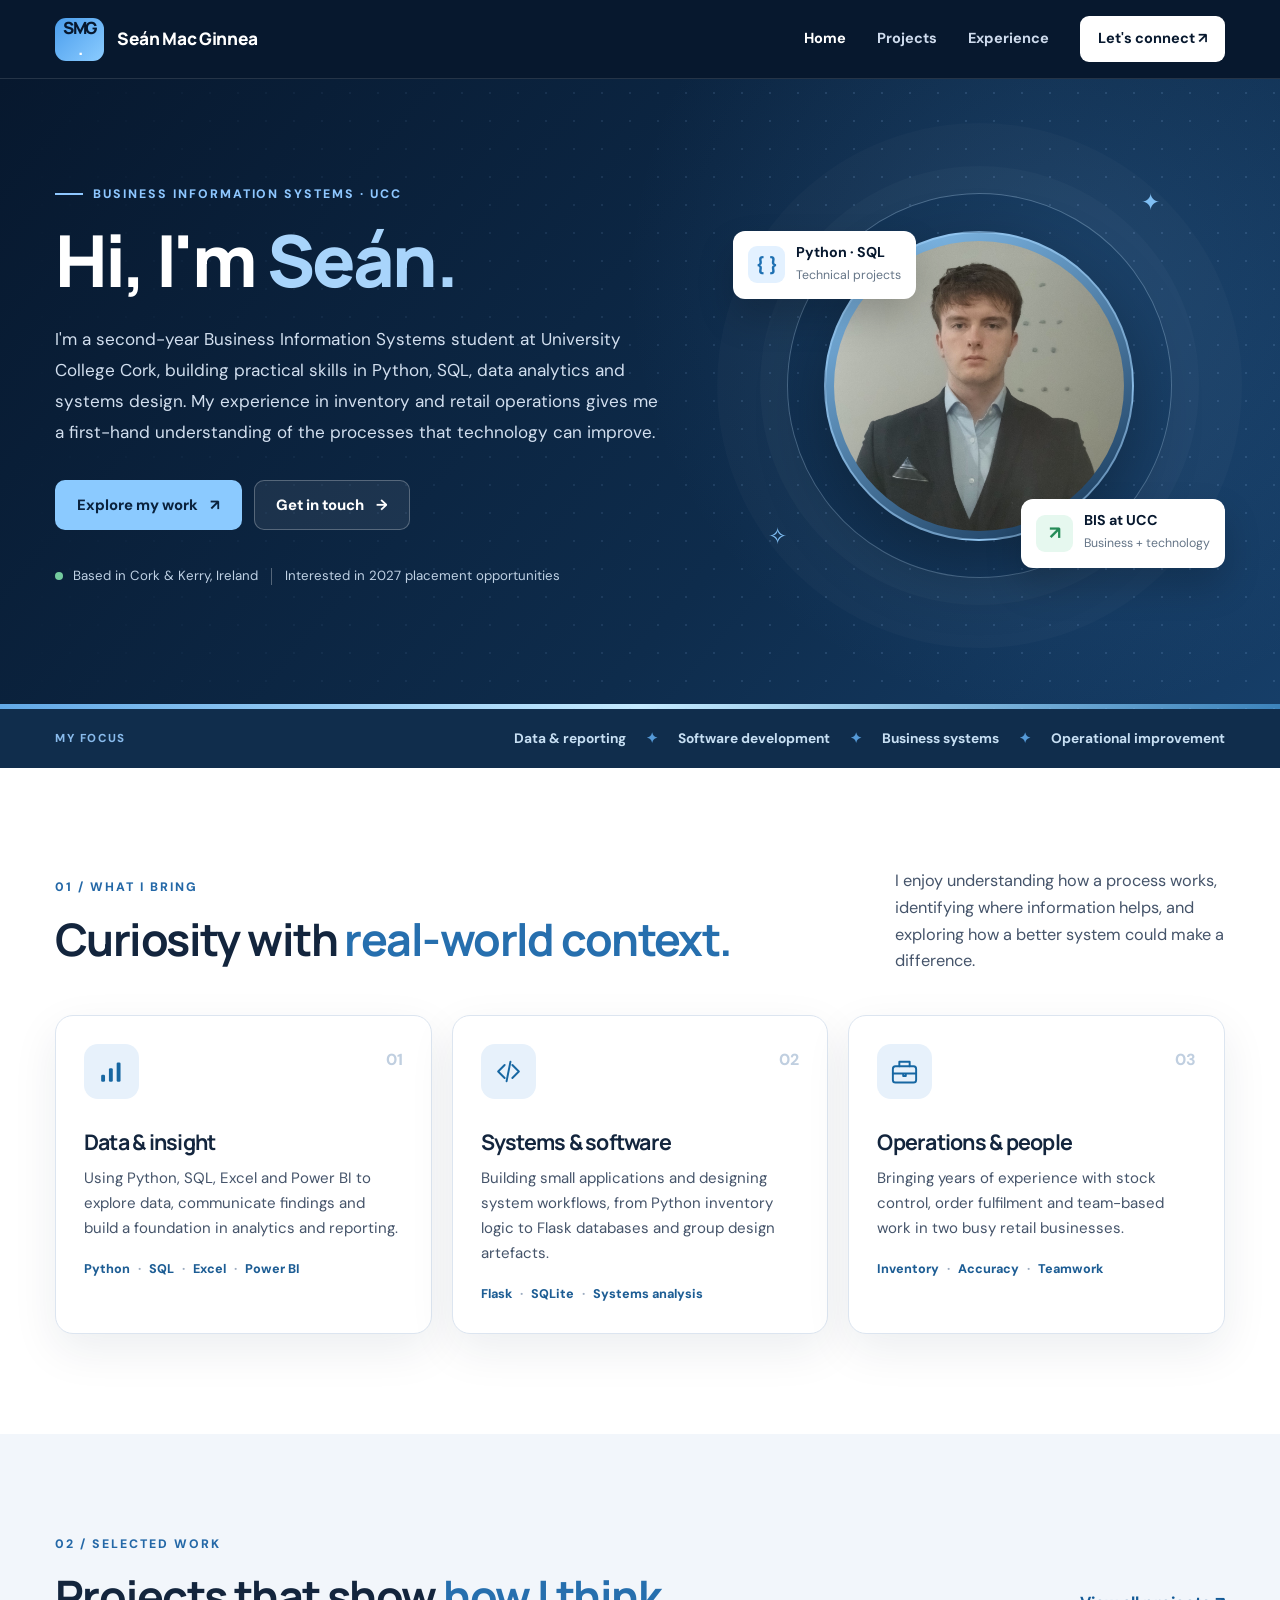
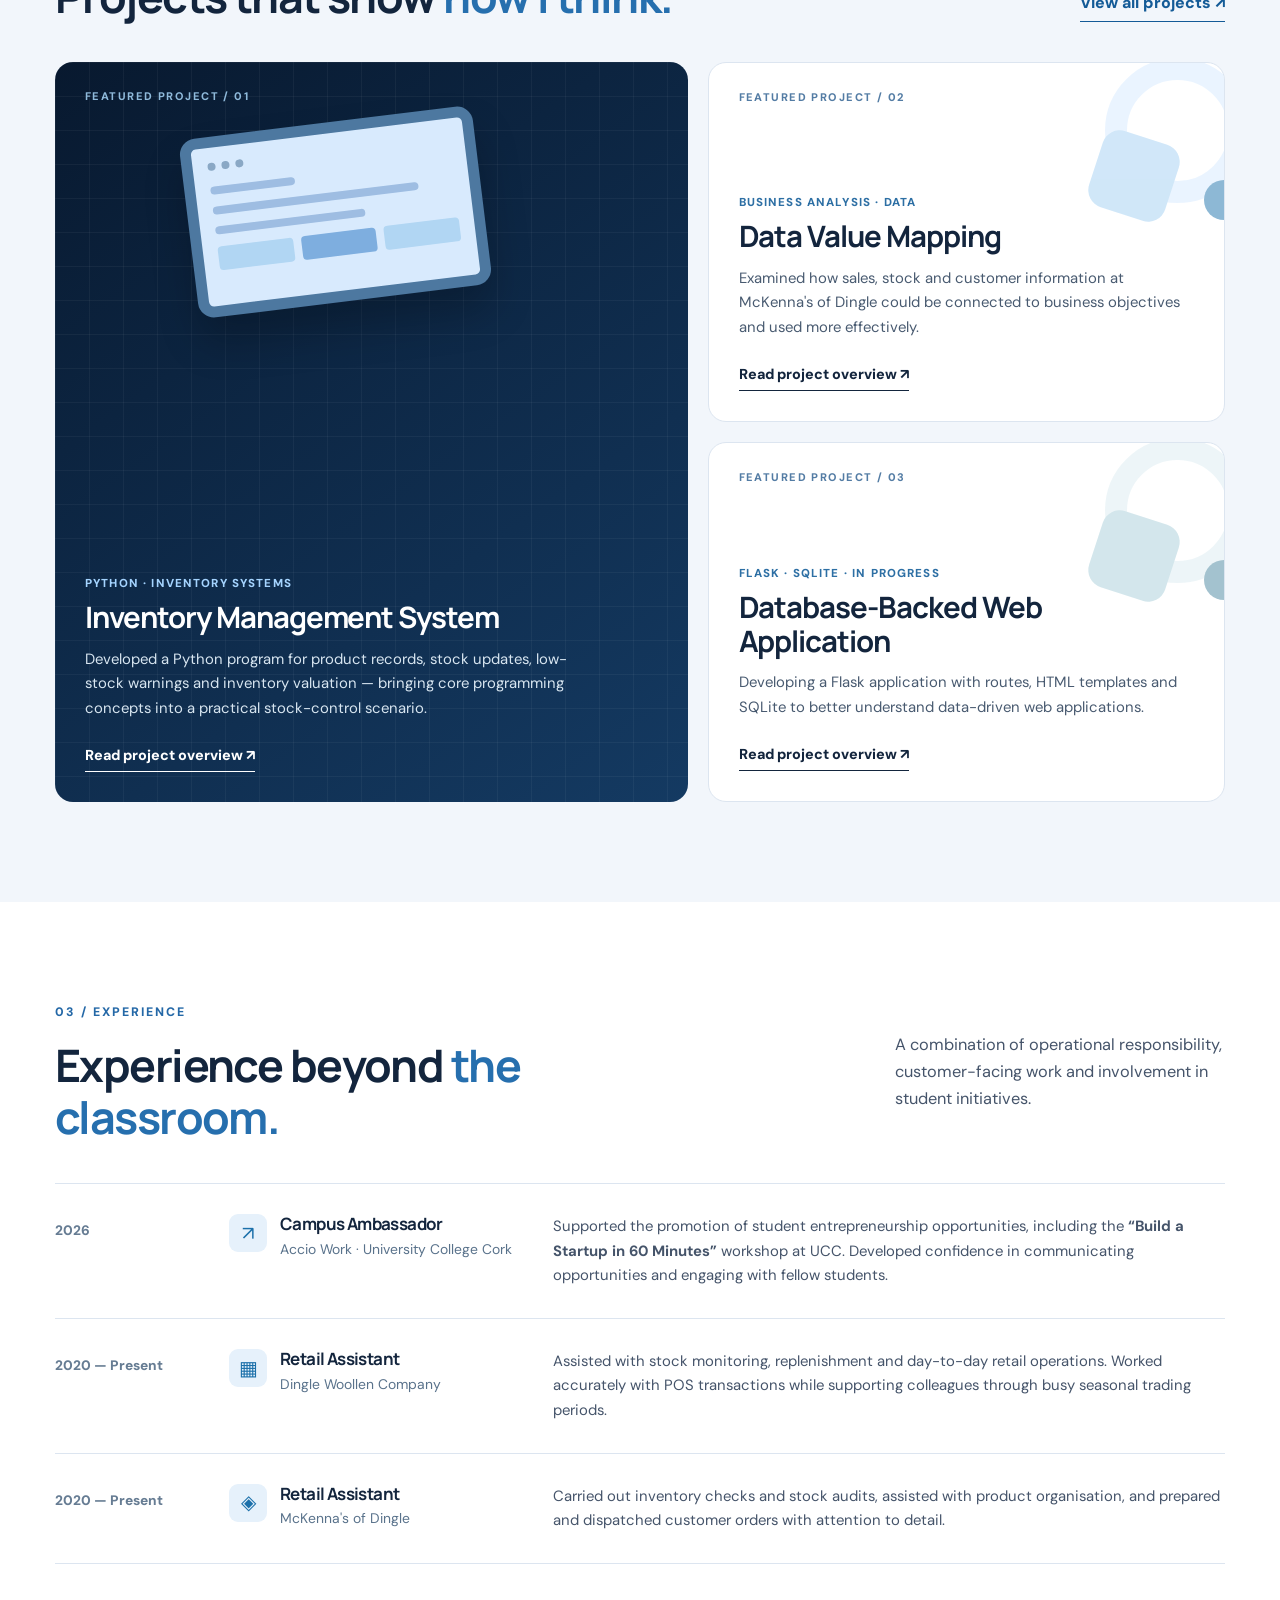
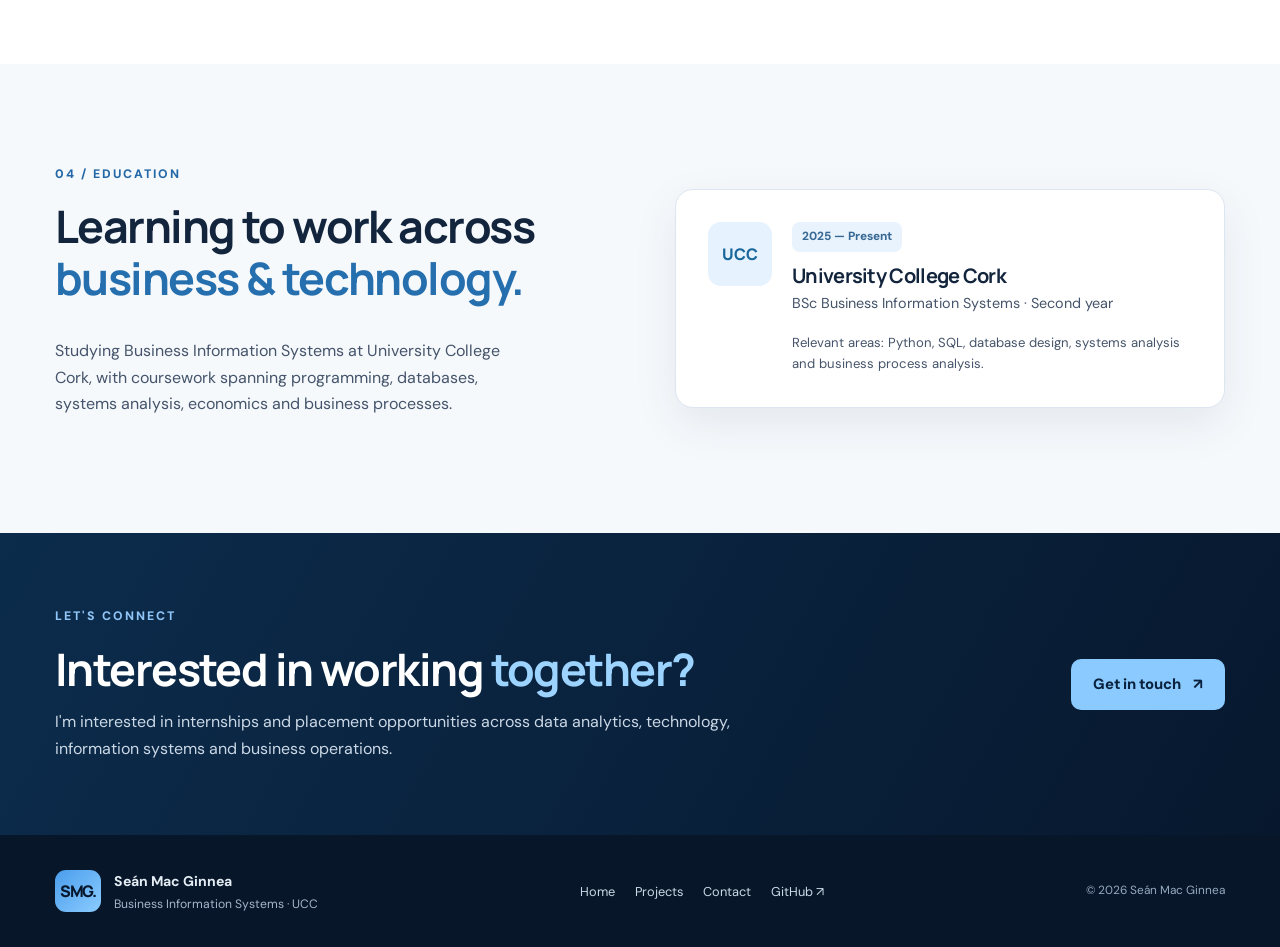
==== index.html @ a14a0c48 "Update index.html" ====
<!doctype html>
<html lang="en">
<head>
  <meta charset="utf-8">
  <meta name="viewport" content="width=device-width, initial-scale=1">
  <meta name="theme-color" content="#08182d">
  <meta name="description" content="Seán Mac Ginnea is a second-year Business Information Systems student at University College Cork with interests in data analytics, software, systems and business operations.">
  <title>Seán Mac Ginnea — Business Information Systems</title>
  <link rel="icon" href="assets/favicon.svg" type="image/svg+xml">
  <link rel="preconnect" href="https://fonts.googleapis.com">
  <link rel="preconnect" href="https://fonts.gstatic.com" crossorigin>
  <link href="https://fonts.googleapis.com/css2?family=DM+Sans:wght@400;500;600;700&family=Manrope:wght@400;500;600;700;800&display=swap" rel="stylesheet">
  <link rel="stylesheet" href="styles.css">
  <script src="script.js" defer></script>
</head>
<body>
  <a class="skip-link" href="#main">Skip to content</a>
  <header class="site-header">
    <div class="wrap nav-shell">
      <a href="index.html" class="brand" aria-label="Seán Mac Ginnea — Home"><span class="brand-icon" aria-hidden="true">SMG<span>.</span></span><span class="brand-name">Seán Mac Ginnea</span></a>
      <button class="menu-toggle" aria-label="Open menu" aria-expanded="false" aria-controls="nav-links"><span></span><span></span><span></span></button>
      <nav class="site-nav" id="nav-links" aria-label="Main navigation">
        <a href="index.html" aria-current="page">Home</a><a href="projects.html">Projects</a><a href="index.html#experience">Experience</a><a href="contact.html" class="nav-contact">Let's connect <span aria-hidden="true">↗</span></a>
      </nav>
    </div>
  </header>

  <main id="main">
    <section class="hero home-hero">
      <div class="hero-dots" aria-hidden="true"></div>
      <div class="wrap hero-layout">
        <div class="hero-content">
          <div class="eyebrow light"><span class="eyebrow-line"></span> BUSINESS INFORMATION SYSTEMS · UCC</div>
          <h1>Hi, I'm <span class="text-glow">Seán.</span></h1>
          <p class="hero-description">I'm a second-year Business Information Systems student at University College Cork, building practical skills in Python, SQL, data analytics and systems design. My experience in inventory and retail operations gives me a first-hand understanding of the processes that technology can improve.</p>
          <div class="hero-cta"><a href="projects.html" class="button button-primary">Explore my work <span aria-hidden="true">↗</span></a><a href="contact.html" class="button button-ghost">Get in touch <span aria-hidden="true">→</span></a></div>
          <div class="hero-meta"><span><span class="meta-dot"></span> Based in Cork & Kerry, Ireland</span><span class="meta-divider"></span><span>Interested in 2027 placement opportunities</span></div>
        </div>
        <div class="hero-visual" aria-label="Portrait of Seán Mac Ginnea">
          <div class="portrait-halo" aria-hidden="true"></div>
          <div class="portrait-frame"><img src="1000014802.jpg" alt="Seán Mac Ginnea in a dark suit and light blue shirt" width="298" height="298" fetchpriority="high"></div>
          <div class="floating-card top-card"><span class="float-symbol" aria-hidden="true">{ }</span><span><strong>Python · SQL</strong><small>Technical projects</small></span></div>
          <div class="floating-card bottom-card"><span class="float-symbol secondary" aria-hidden="true">↗</span><span><strong>BIS at UCC</strong><small>Business + technology</small></span></div>
          <span class="orbit-star orbit-one" aria-hidden="true">✦</span><span class="orbit-star orbit-two" aria-hidden="true">✧</span>
        </div>
      </div>
      <div class="hero-bottom-line" aria-hidden="true"></div>
    </section>

    <section class="focus-band" aria-label="Focus areas"><div class="wrap focus-items"><span class="focus-label">MY FOCUS</span><span>Data & reporting</span><span class="focus-separator">✦</span><span>Software development</span><span class="focus-separator">✦</span><span>Business systems</span><span class="focus-separator">✦</span><span>Operational improvement</span></div></section>

    <section class="section" id="about">
      <div class="wrap">
        <div class="section-header"><div><p class="overline">01 / WHAT I BRING</p><h2>Curiosity with <span class="blue-text">real-world context.</span></h2></div><p class="section-intro">I enjoy understanding how a process works, identifying where information helps, and exploring how a better system could make a difference.</p></div>
        <div class="three-cards">
          <article class="feature-card"><div class="feature-icon" aria-hidden="true"><svg viewBox="0 0 48 48" fill="none"><rect x="8" y="29" width="6" height="11" rx="2" fill="currentColor"/><rect x="20" y="19" width="6" height="21" rx="2" fill="currentColor"/><rect x="32" y="10" width="6" height="30" rx="2" fill="currentColor"/></svg></div><span class="card-index">01</span><h3>Data & insight</h3><p>Using Python, SQL, Excel and Power BI to explore data, communicate findings and build a foundation in analytics and reporting.</p><div class="skill-mini">Python <span>·</span> SQL <span>·</span> Excel <span>·</span> Power BI</div></article>
          <article class="feature-card"><div class="feature-icon" aria-hidden="true"><svg viewBox="0 0 48 48" fill="none" stroke="currentColor" stroke-width="3" stroke-linecap="round" stroke-linejoin="round"><path d="m18 14-10 10 10 10m12-20 10 10-10 10M27 9l-6 30"/></svg></div><span class="card-index">02</span><h3>Systems & software</h3><p>Building small applications and designing system workflows, from Python inventory logic to Flask databases and group design artefacts.</p><div class="skill-mini">Flask <span>·</span> SQLite <span>·</span> Systems analysis</div></article>
          <article class="feature-card"><div class="feature-icon" aria-hidden="true"><svg viewBox="0 0 48 48" fill="none" stroke="currentColor" stroke-width="3" stroke-linecap="round" stroke-linejoin="round"><rect x="6" y="16" width="36" height="25" rx="4"/><path d="M16 16V9h16v7M6 27h36M22 27v4h4v-4"/></svg></div><span class="card-index">03</span><h3>Operations & people</h3><p>Bringing years of experience with stock control, order fulfilment and team-based work in two busy retail businesses.</p><div class="skill-mini">Inventory <span>·</span> Accuracy <span>·</span> Teamwork</div></article>
        </div>
      </div>
    </section>

    <section class="section muted-section" id="featured-projects">
      <div class="wrap">
        <div class="section-header aligned-bottom"><div><p class="overline">02 / SELECTED WORK</p><h2>Projects that show <span class="blue-text">how I think.</span></h2></div><a class="underlined-link" href="projects.html">View all projects <span aria-hidden="true">↗</span></a></div>
        <div class="featured-grid">
          <article class="featured-project dark-project"><div class="project-banner-grid" aria-hidden="true"></div><div class="project-art" aria-hidden="true"><div class="mini-window"><div class="window-dots"><i></i><i></i><i></i></div><div class="code-line short"></div><div class="code-line"></div><div class="code-line mid"></div><div class="window-row"><span></span><span></span><span></span></div></div></div><span class="project-counter">FEATURED PROJECT / 01</span><div class="project-main"><p class="small-label">PYTHON · INVENTORY SYSTEMS</p><h3>Inventory Management System</h3><p>Developed a Python program for product records, stock updates, low-stock warnings and inventory valuation — bringing core programming concepts into a practical stock-control scenario.</p><a href="projects.html#inventory" class="project-link">Read project overview <span aria-hidden="true">↗</span></a></div></article>
          <article class="featured-project light-project"><div class="project-abstract" aria-hidden="true"><span class="abstract-ring"></span><span class="abstract-square"></span><span class="abstract-dot"></span></div><span class="project-counter">FEATURED PROJECT / 02</span><div class="project-main"><p class="small-label">BUSINESS ANALYSIS · DATA</p><h3>Data Value Mapping</h3><p>Examined how sales, stock and customer information at McKenna's of Dingle could be connected to business objectives and used more effectively.</p><a href="projects.html#data-value-map" class="project-link">Read project overview <span aria-hidden="true">↗</span></a></div></article>
          <article class="featured-project light-project third-project"><div class="project-abstract web-abstract" aria-hidden="true"><span class="abstract-ring"></span><span class="abstract-square"></span><span class="abstract-dot"></span></div><span class="project-counter">FEATURED PROJECT / 03</span><div class="project-main"><p class="small-label">FLASK · SQLITE · IN PROGRESS</p><h3>Database-Backed Web Application</h3><p>Developing a Flask application with routes, HTML templates and SQLite to better understand data-driven web applications.</p><a href="projects.html#flask" class="project-link">Read project overview <span aria-hidden="true">↗</span></a></div></article>
        </div>
      </div>
    </section>

    <section class="section" id="experience">
      <div class="wrap">
        <div class="section-header"><div><p class="overline">03 / EXPERIENCE</p><h2>Experience beyond <span class="blue-text">the classroom.</span></h2></div><p class="section-intro">A combination of operational responsibility, customer-facing work and involvement in student initiatives.</p></div>
        <div class="experience-list">
          <article class="experience-row"><div class="exp-when">2026</div><div class="exp-role"><span class="exp-icon">↗</span><div><h3>Campus Ambassador</h3><p class="organisation">Accio Work · University College Cork</p></div></div><p>Supported the promotion of student entrepreneurship opportunities, including the <strong>“Build a Startup in 60 Minutes”</strong> workshop at UCC. Developed confidence in communicating opportunities and engaging with fellow students.</p></article>
          <article class="experience-row"><div class="exp-when">2020 — Present</div><div class="exp-role"><span class="exp-icon">▦</span><div><h3>Retail Assistant</h3><p class="organisation">Dingle Woollen Company</p></div></div><p>Assisted with stock monitoring, replenishment and day-to-day retail operations. Worked accurately with POS transactions while supporting colleagues through busy seasonal trading periods.</p></article>
          <article class="experience-row"><div class="exp-when">2020 — Present</div><div class="exp-role"><span class="exp-icon">◈</span><div><h3>Retail Assistant</h3><p class="organisation">McKenna's of Dingle</p></div></div><p>Carried out inventory checks and stock audits, assisted with product organisation, and prepared and dispatched customer orders with attention to detail.</p></article>
        </div>
      </div>
    </section>

    <section class="section education-section"><div class="wrap education-grid"><div><p class="overline">04 / EDUCATION</p><h2>Learning to work across <span class="blue-text">business & technology.</span></h2><p>Studying Business Information Systems at University College Cork, with coursework spanning programming, databases, systems analysis, economics and business processes.</p></div><div class="education-card"><div class="education-symbol" aria-hidden="true">UCC</div><div><span class="date-pill">2025 — Present</span><h3>University College Cork</h3><p>BSc Business Information Systems · Second year</p><p class="education-small">Relevant areas: Python, SQL, database design, systems analysis and business process analysis.</p></div></div></div></section>
    <section class="closing-cta"><div class="wrap cta-inner"><div><p class="overline on-dark">LET'S CONNECT</p><h2>Interested in working <em>together?</em></h2><p>I'm interested in internships and placement opportunities across data analytics, technology, information systems and business operations.</p></div><a href="contact.html" class="button button-primary">Get in touch <span aria-hidden="true">↗</span></a></div></section>
  </main>
  <footer class="site-footer"><div class="wrap footer-layout"><div class="footer-identity"><span class="footer-monogram">SMG.</span><div><strong>Seán Mac Ginnea</strong><p>Business Information Systems · UCC</p></div></div><nav class="footer-nav" aria-label="Footer navigation"><a href="index.html">Home</a><a href="projects.html">Projects</a><a href="contact.html">Contact</a><a href="https://github.com/SMG2006-HTML" target="_blank" rel="noopener noreferrer">GitHub ↗</a></nav><span class="copyright">© <span data-year>2026</span> Seán Mac Ginnea</span></div></footer>
</body>
</html>
---- styles.css ----
/* Seán Mac Ginnea | Portfolio — clean, decorated navy design */
:root{--navy:#07182e;--navy-2:#0d294a;--navy-3:#173b64;--blue:#4ba0ed;--blue-light:#90c5f8;--ink:#13253d;--body:#45546a;--muted:#6f7d90;--paper:#fff;--cloud:#f2f6fb;--ice:#e7f1fb;--border:#dce5f0;--shadow:0 16px 46px rgba(9,34,64,.08);--radius:18px}
*,*::before,*::after{box-sizing:border-box}
html{scroll-behavior:smooth;scroll-padding-top:90px}
body{margin:0;min-width:320px;color:var(--ink);background:var(--paper);font-family:'DM Sans',Arial,Helvetica,sans-serif;line-height:1.65;-webkit-font-smoothing:antialiased}
a{text-decoration:none;color:inherit}button{font:inherit}img{display:block;max-width:100%}svg{display:block}p{margin:0 0 1rem}h1,h2,h3,h4{font-family:Manrope,Arial,sans-serif;line-height:1.17;letter-spacing:-.035em;margin:0 0 .75em}h1{font-size:clamp(2.8rem,5.6vw,5rem)}h2{font-size:clamp(2rem,3.5vw,3.3rem)}h3{font-size:1.25rem}h4{font-size:1rem}strong{font-weight:700}button,a{-webkit-tap-highlight-color:transparent}a:focus-visible,button:focus-visible{outline:3px solid var(--blue);outline-offset:4px}.wrap{width:min(1170px,calc(100% - 48px));margin:auto}.skip-link{position:absolute;top:-60px;left:12px;background:white;color:var(--navy);padding:10px 15px;z-index:1000}.skip-link:focus{top:12px}.section{padding:100px 0}.muted-section{background:var(--cloud)}.overline,.eyebrow{font-weight:800;letter-spacing:.16em;text-transform:uppercase;font-size:.77rem;color:#2468a7;margin:0 0 16px}.overline.on-dark{color:var(--blue-light)}.blue-text{color:#266fae}.section-header{display:flex;justify-content:space-between;align-items:center;gap:50px;margin-bottom:40px}.section-header>div{max-width:680px}.section-header h2{margin-bottom:0}.section-header .section-intro{max-width:330px;color:var(--body);margin:0}.aligned-bottom{align-items:end}.section-intro{font-size:1.02rem}
/* Header and navigation */
.site-header{background:var(--navy);color:#fff;position:sticky;top:0;z-index:100;border-bottom:1px solid rgba(255,255,255,.12)}.nav-shell{height:78px;display:flex;justify-content:space-between;align-items:center;gap:25px}.brand{display:flex;align-items:center;gap:13px;flex-shrink:0}.brand-icon,.footer-monogram{display:inline-grid;place-items:center;letter-spacing:-.07em;font-family:Manrope,sans-serif;font-size:1.05rem;font-weight:800;background:linear-gradient(135deg,#4a9dec,#8bccff);color:var(--navy);width:49px;height:43px;border-radius:11px;line-height:1}.brand-icon span{color:#fff}.brand-name{font-family:Manrope,sans-serif;font-weight:800;letter-spacing:-.02em;font-size:1.08rem}.site-nav{display:flex;align-items:center;gap:31px}.site-nav a{color:#cedbed;font-size:.91rem;font-weight:700;transition:color .2s}.site-nav a:hover,.site-nav a[aria-current="page"]{color:white}.site-nav .nav-contact{background:#fff;color:var(--navy);padding:11px 18px;border-radius:9px}.site-nav .nav-contact:hover{background:var(--blue-light);color:var(--navy)}.menu-toggle{display:none;flex-direction:column;gap:5px;background:none;border:0;padding:10px;cursor:pointer}.menu-toggle span{width:25px;height:2px;background:white;border-radius:2px;display:block}
/* Hero */
.hero{background:radial-gradient(circle at 83% 32%,rgba(79,144,206,.19),transparent 38%),linear-gradient(130deg,#07182e 0%,#0e2c4c 62%,#163e68 100%);position:relative;overflow:hidden;color:#fff}.hero-dots{position:absolute;inset:0;opacity:.14;background-image:radial-gradient(#9ecaff 1px,transparent 1px);background-size:28px 28px;mask-image:linear-gradient(90deg,transparent,black 65%)}.hero-layout{position:relative;min-height:625px;display:grid;grid-template-columns:minmax(0,1.13fr) minmax(320px,.87fr);align-items:center;gap:40px;padding-top:65px;padding-bottom:77px}.eyebrow.light{color:#8ec7ff;display:flex;align-items:center;gap:10px}.eyebrow-line{width:28px;height:2px;background:currentColor}.hero h1{max-width:800px;font-weight:800;margin:0 0 24px;line-height:1.12}.hero h1 em{font-style:normal;color:#a8d4fb}.text-glow{color:#a8d4fb}.hero-description{color:#d2dfef;max-width:615px;font-size:1.07rem;line-height:1.8}.hero-cta{display:flex;gap:12px;flex-wrap:wrap;margin-top:32px}.button{display:inline-flex;align-items:center;justify-content:center;gap:12px;min-height:49px;padding:12px 21px;border:1px solid transparent;border-radius:10px;font-weight:800;font-size:.93rem;transition:transform .2s,background .2s}.button:hover{transform:translateY(-2px)}.button-primary{background:#8bcaff;color:#0a223d}.button-primary:hover{background:#b0dcff}.button-ghost{background:rgba(255,255,255,.07);border-color:rgba(255,255,255,.26);color:white}.button-ghost:hover{background:rgba(255,255,255,.16)}.hero-meta{margin-top:35px;display:flex;gap:13px;align-items:center;flex-wrap:wrap;color:#bfd1e4;font-size:.83rem}.meta-dot{display:inline-block;width:8px;height:8px;border-radius:100%;background:#74cb9f;margin-right:6px}.meta-divider{width:1px;height:17px;background:rgba(255,255,255,.3)}.hero-visual{height:430px;position:relative;display:flex;align-items:center;justify-content:center}.portrait-halo{position:absolute;width:385px;height:385px;border-radius:50%;border:1px solid rgba(198,228,255,.31);box-shadow:0 0 0 27px rgba(255,255,255,.025),0 0 0 70px rgba(255,255,255,.02);transform:rotate(-15deg)}.portrait-frame{position:relative;width:310px;height:310px;border-radius:50%;padding:8px;border:2px solid rgba(166,214,255,.54);background:linear-gradient(150deg,#8ac6f5,#123253);box-shadow:0 26px 68px rgba(0,0,0,.31)}.portrait-frame img{width:100%;height:100%;border-radius:50%;object-fit:cover}.floating-card{position:absolute;display:flex;align-items:center;gap:11px;padding:12px 15px;background:#fff;color:var(--navy);border-radius:12px;box-shadow:0 18px 36px rgba(0,0,0,.18)}.floating-card strong{font-size:.89rem;display:block;line-height:1.3}.floating-card small{font-size:.77rem;color:#657587}.float-symbol{background:#e3f1ff;color:#1e70b2;width:37px;height:37px;display:grid;place-items:center;border-radius:9px;font-size:1.15rem;font-weight:800}.float-symbol.secondary{background:#e6f8ef;color:#258c58}.top-card{top:60px;left:0}.bottom-card{bottom:33px;right:0}.orbit-star{color:#80bff4;position:absolute;font-size:23px}.orbit-one{top:13px;right:65px}.orbit-two{bottom:45px;left:35px}.hero-bottom-line{height:5px;background:linear-gradient(90deg,#62a9e7,#c4eaff,#3c83bb)}.focus-band{background:#102d4c;color:#c7dff3;padding:18px 0}.focus-items{display:flex;align-items:center;gap:20px;flex-wrap:wrap;font-size:.86rem;font-weight:700}.focus-label{font-size:.72rem;letter-spacing:.14em;font-weight:800;color:#89bbec;margin-right:auto}.focus-separator{color:#559ad8}
/* Home feature cards */
.three-cards{display:grid;grid-template-columns:repeat(3,minmax(0,1fr));gap:20px}.feature-card{padding:28px;min-height:315px;background:#fff;border:1px solid var(--border);border-radius:var(--radius);box-shadow:var(--shadow);position:relative;transition:transform .2s,border-color .2s}.feature-card:hover{transform:translateY(-4px);border-color:#a7cfed}.feature-icon{height:55px;width:55px;display:grid;place-items:center;color:#1767a2;background:var(--ice);border-radius:14px;margin-bottom:30px}.feature-icon svg{width:31px;height:31px}.card-index{position:absolute;right:28px;top:31px;color:#c0cfe0;font-weight:800}.feature-card h3{font-size:1.34rem;margin-bottom:12px}.feature-card p{color:var(--body);font-size:.94rem}.skill-mini{margin-top:18px;color:#1d5d94;font-size:.79rem;font-weight:800}.skill-mini span{color:#9dacc0;margin:0 5px}
/* Featured projects */
.underlined-link{color:#145b97;font-weight:800;border-bottom:1px solid currentColor;padding-bottom:5px;white-space:nowrap}.featured-grid{display:grid;grid-template-columns:1.1fr .9fr;gap:20px}.featured-project{border-radius:var(--radius);min-height:360px;padding:30px;position:relative;overflow:hidden;display:flex;flex-direction:column;justify-content:end}.featured-project.dark-project{background:linear-gradient(145deg,#08192f,#143a62);color:white;grid-row:span 2;min-height:535px}.featured-project.light-project{background:#fff;color:var(--ink);border:1px solid var(--border)}.project-banner-grid{position:absolute;inset:0;background-image:linear-gradient(rgba(255,255,255,.045) 1px,transparent 1px),linear-gradient(90deg,rgba(255,255,255,.045) 1px,transparent 1px);background-size:34px 34px}.project-counter{font-size:.69rem;letter-spacing:.13em;font-weight:800;position:absolute;top:25px;left:30px;color:#8fbadb}.light-project .project-counter{color:#537ca4}.project-main{position:relative;z-index:1}.project-main h3{font-size:clamp(1.4rem,2.3vw,2.05rem);margin-bottom:12px}.project-main p{font-size:.93rem;max-width:490px}.dark-project .project-main>p:not(.small-label){color:#d8e6f1}.light-project .project-main>p:not(.small-label){color:#485a70}.small-label{letter-spacing:.1em;color:#a5d4ff;font-size:.72rem!important;font-weight:800;margin-bottom:7px}.light-project .small-label{color:#2d6fa4}.project-link{font-weight:800;font-size:.9rem;display:inline-block;margin-top:8px;border-bottom:1px solid currentColor;padding-bottom:3px}.project-art{position:absolute;top:60px;left:21%;transform:rotate(-7deg)}.mini-window{width:295px;height:180px;background:#d8eafd;border:11px solid #4d78a0;border-radius:16px;box-shadow:0 25px 40px rgba(0,0,0,.22);padding:15px}.window-dots{display:flex;gap:6px;margin-bottom:16px}.window-dots i{width:8px;height:8px;border-radius:50%;background:#8aa8c5}.code-line{height:8px;background:#9ebde2;width:85%;border-radius:5px;margin-bottom:12px}.code-line.short{width:35%}.code-line.mid{width:62%}.window-row{display:flex;gap:8px}.window-row span{height:24px;flex:1;border-radius:4px;background:#b1d6f3}.window-row span:nth-child(2){background:#7eaedf}.project-abstract{position:absolute;right:-50px;top:-25px;width:225px;height:200px;opacity:.5}.abstract-ring{position:absolute;right:24px;top:20px;width:145px;height:145px;border:22px solid #d6eaff;border-radius:50%}.abstract-square{position:absolute;right:100px;top:98px;width:80px;height:80px;background:#a3d0f3;border-radius:18px;transform:rotate(18deg)}.abstract-dot{position:absolute;right:30px;top:142px;width:40px;height:40px;background:#1d73ac;border-radius:50%}.web-abstract .abstract-ring{border-color:#dcecf1}.web-abstract .abstract-square{background:#a8ced9}.web-abstract .abstract-dot{background:#49869f}
/* Experience and education */
.experience-list{border-top:1px solid var(--border)}.experience-row{display:grid;grid-template-columns:150px 300px 1fr;gap:24px;align-items:start;padding:30px 0;border-bottom:1px solid var(--border)}.exp-when{font-size:.86rem;color:#667c93;font-weight:800;padding-top:5px}.exp-role{display:flex;align-items:flex-start;gap:13px}.exp-role h3{font-size:1.06rem;margin:0 0 4px}.exp-role .organisation{font-size:.87rem;color:#59728b;margin:0}.exp-icon{border-radius:9px;background:#e6f1fb;color:#1b70aa;display:grid;place-items:center;width:38px;height:38px;font-size:1.23rem;flex-shrink:0}.experience-row>p{margin:0;color:var(--body);font-size:.93rem}.education-section{background:#f6f9fc}.education-grid{display:grid;grid-template-columns:1fr 1fr;gap:70px;align-items:center}.education-grid>div>p:last-child{color:var(--body);max-width:460px}.education-card{padding:32px;background:white;border:1px solid var(--border);border-radius:var(--radius);display:flex;align-items:flex-start;gap:20px;box-shadow:var(--shadow)}.education-symbol{width:64px;height:64px;background:#e6f2fe;color:#17669c;border-radius:13px;display:grid;place-items:center;font-family:Manrope,sans-serif;font-weight:900;flex-shrink:0}.date-pill{color:#386994;background:#e8f3fe;border-radius:8px;padding:5px 10px;display:inline-block;font-size:.74rem;font-weight:800;margin-bottom:12px}.education-card h3{margin-bottom:5px}.education-card p{color:var(--body);font-size:.9rem}.education-card .education-small{font-size:.82rem;margin-bottom:0}
/* Secondary page hero */
.page-hero{background:linear-gradient(130deg,#07182e,#12395f);color:white;position:relative;overflow:hidden;padding:95px 0 90px}.page-hero:before{content:"";position:absolute;width:470px;height:470px;border:1px solid rgba(140,205,254,.22);border-radius:50%;top:-225px;right:4%;box-shadow:0 0 0 56px rgba(141,201,253,.033),0 0 0 120px rgba(141,201,253,.025)}.page-hero .wrap{position:relative}.page-hero h1{font-size:clamp(3rem,5.7vw,4.8rem);max-width:870px;margin-bottom:23px}.page-hero h1 em{font-style:normal;color:#9ed0fd}.page-hero p:not(.overline){color:#d1e0f0;font-size:1.08rem;max-width:680px}.page-kicker{display:flex;gap:12px;flex-wrap:wrap;margin-top:24px}.page-kicker span{background:rgba(255,255,255,.085);border:1px solid rgba(255,255,255,.17);color:#d5e9fa;border-radius:30px;padding:6px 12px;font-size:.78rem;font-weight:700}
/* Project archive */
.projects-section{padding:72px 0 100px}.filter-row{display:flex;justify-content:space-between;align-items:center;gap:20px;flex-wrap:wrap;margin-bottom:30px}.filter-row>p{color:var(--body);margin:0}.filter-buttons{display:flex;gap:8px;flex-wrap:wrap}.filter-button{background:#eff4fa;color:#234b72;border:1px solid #d8e7f4;border-radius:9px;padding:9px 15px;cursor:pointer;font-size:.87rem;font-weight:800;transition:all .18s}.filter-button:hover,.filter-button[aria-pressed="true"]{background:var(--navy-2);color:white;border-color:var(--navy-2)}.project-grid{display:grid;grid-template-columns:repeat(2,minmax(0,1fr));gap:22px}.work-card{border-radius:var(--radius);background:white;box-shadow:var(--shadow);border:1px solid var(--border);overflow:hidden;display:flex;flex-direction:column;scroll-margin-top:120px;transition:transform .2s,border-color .2s}.work-card:hover{transform:translateY(-4px);border-color:#95bee5}.work-card[hidden]{display:none!important}.work-visual{height:160px;position:relative;overflow:hidden;display:flex;align-items:center;justify-content:center;background:linear-gradient(130deg,#0b213e,#245b8e)}.work-visual:before{content:"";position:absolute;inset:0;background-image:radial-gradient(rgba(255,255,255,.14) 1px,transparent 1px);background-size:22px 22px}.work-visual-icon{width:83px;height:83px;border-radius:19px;background:rgba(255,255,255,.13);border:1px solid rgba(255,255,255,.28);backdrop-filter:blur(8px);display:grid;place-items:center;transform:rotate(-8deg);color:#fff;font-family:Manrope,sans-serif;font-size:2rem;font-weight:800;box-shadow:0 10px 25px rgba(0,0,0,.13)}.work-card:nth-child(2n) .work-visual{background:linear-gradient(130deg,#18416d,#428bc0)}.work-card:nth-child(3n) .work-visual{background:linear-gradient(130deg,#072b47,#176478)}.work-card:nth-child(4n) .work-visual{background:linear-gradient(130deg,#10294b,#365f96)}.work-body{padding:29px;display:flex;flex-direction:column;flex:1}.work-meta{display:flex;gap:8px;flex-wrap:wrap;margin-bottom:16px}.work-meta span{font-size:.72rem;letter-spacing:.045em;text-transform:uppercase;color:#2f679a;font-weight:800;background:#e9f3fc;padding:4px 9px;border-radius:6px}.work-body h2{font-size:1.43rem;margin-bottom:13px}.work-body>p{color:var(--body);font-size:.95rem}.work-body h3{font-size:.83rem;letter-spacing:.1em;text-transform:uppercase;color:#436787;margin:20px 0 9px}.work-body ul{margin:0;padding-left:20px;color:var(--body);font-size:.91rem}.work-body li{margin-bottom:8px}.work-footer{display:flex;align-items:center;justify-content:space-between;gap:16px;margin-top:auto;padding-top:22px}.work-footer small{font-size:.82rem;color:#637990}.work-footer a{font-size:.85rem;font-weight:800;color:#145c96;border-bottom:1px solid currentColor}.work-note{padding:18px 22px;background:#ecf4fb;border:1px solid #d8e6f2;color:#385570;border-radius:12px;font-size:.88rem;margin-top:30px}
/* Contact */
.contact-section{padding:85px 0 110px;background:var(--cloud)}.contact-grid{display:grid;grid-template-columns:1.12fr .88fr;gap:26px}.contact-card,.details-card{background:white;border:1px solid var(--border);border-radius:var(--radius);padding:38px;box-shadow:var(--shadow)}.contact-card h2,.details-card h2{font-size:1.8rem}.contact-card>p{color:var(--body)}.contact-options{display:grid;gap:13px;margin-top:29px}.contact-option{display:flex;align-items:center;gap:16px;padding:16px;border:1px solid #e0e9f2;border-radius:12px;transition:background .18s,border-color .18s}.contact-option:hover{background:#f3f8fd;border-color:#bdd6ea}.contact-icon{background:#e8f3fc;color:#226da7;border-radius:10px;width:44px;height:44px;display:grid;place-items:center;font-weight:800;flex-shrink:0;font-size:1.1rem}.contact-option small{display:block;color:#687b8e;font-size:.75rem}.contact-option strong{display:block;overflow-wrap:anywhere;font-size:.93rem}.copy-button{border:1px solid #cdddea;background:#eff5fa;color:#1c547f;padding:11px 15px;border-radius:9px;cursor:pointer;font-weight:800;margin-top:17px}.copy-button:hover{background:#e0eef9}.copy-status{color:#296f4d;font-size:.85rem;min-height:24px;margin:8px 0 0}.details-card{background:linear-gradient(165deg,#0b2240,#153c64);border-color:rgba(255,255,255,.08);color:white}.details-card h2{color:white}.details-card p{color:#d3e1ee}.detail-point{padding:19px 0;border-bottom:1px solid rgba(255,255,255,.13)}.detail-point:last-child{border-bottom:none}.detail-point strong{display:block;color:#a9d7fd;font-size:.8rem;text-transform:uppercase;letter-spacing:.1em;margin-bottom:5px}.detail-point span{font-size:.98rem;color:#f5f9fc}.contact-photo{width:93px;height:93px;border-radius:50%;border:3px solid #8fbeef;margin-bottom:25px;object-fit:cover}
/* Call to action and footer */
.closing-cta{background:linear-gradient(120deg,#0c2c4c,#07182e);color:#fff;padding:73px 0}.cta-inner{display:flex;justify-content:space-between;align-items:center;gap:35px}.cta-inner h2{margin-bottom:14px}.cta-inner h2 em{color:#9cd4ff;font-style:normal}.cta-inner p:not(.overline){color:#cbd8e6;max-width:700px;margin:0}.site-footer{background:#071629;color:#e5edf4;padding:33px 0}.footer-layout{display:flex;justify-content:space-between;align-items:center;gap:28px;flex-wrap:wrap}.footer-identity{display:flex;align-items:center;gap:13px}.footer-monogram{width:46px;height:42px;font-size:1rem}.footer-identity strong{font-size:.88rem}.footer-identity p{font-size:.76rem;color:#a5b7ca;margin:0}.footer-nav{display:flex;gap:20px;flex-wrap:wrap}.footer-nav a{font-size:.8rem;color:#cbd9e7}.footer-nav a:hover{color:white}.copyright{font-size:.74rem;color:#96aabe}
/* Responsive rules */
@media(max-width:1080px){.hero-layout{grid-template-columns:1.1fr .9fr;gap:15px}.hero-visual{transform:scale(.89)}.experience-row{grid-template-columns:130px 255px 1fr;gap:15px}.featured-project.dark-project{min-height:520px}.project-art{left:8%}}
@media(max-width:900px){.section{padding:74px 0}.hero-layout{grid-template-columns:1fr;gap:18px;padding-top:70px}.hero-content{text-align:center}.hero-content h1,.hero-description{margin-left:auto;margin-right:auto}.eyebrow.light,.hero-cta,.hero-meta{justify-content:center}.hero-visual{height:370px;transform:scale(.87)}.hero-meta{margin-top:26px}.focus-items{justify-content:center}.focus-label{margin-right:0}.three-cards{grid-template-columns:1fr 1fr}.feature-card:last-child{grid-column:1/-1}.section-header{align-items:flex-start}.featured-grid{grid-template-columns:1fr 1fr}.featured-project.dark-project{grid-column:1/-1;grid-row:auto;min-height:400px}.project-art{left:auto;right:10%;top:43px;transform:scale(.8) rotate(-7deg)}.featured-project.light-project{min-height:350px}.experience-row{grid-template-columns:115px 1fr;gap:18px}.experience-row>p{grid-column:2}.education-grid{gap:30px}.contact-grid{grid-template-columns:1fr}}
@media(max-width:690px){.wrap{width:min(100% - 32px,1170px)}.nav-shell{height:67px}.brand-name{font-size:.94rem}.brand-icon{width:43px;height:40px;font-size:.95rem}.menu-toggle{display:flex}.site-nav{display:none;position:absolute;top:67px;left:0;right:0;background:#0a203a;border-top:1px solid #28425b;flex-direction:column;align-items:stretch;gap:0;padding:12px 16px 20px;box-shadow:0 22px 30px rgba(0,0,0,.25)}.site-nav.is-open{display:flex}.site-nav a{padding:13px}.site-nav .nav-contact{margin-top:8px;text-align:center}.hero-layout{padding-top:61px;padding-bottom:38px;min-height:auto}.hero h1{font-size:clamp(2.7rem,10vw,4rem)}.hero-description{font-size:.99rem}.hero-visual{height:330px;transform:scale(.72);margin:-25px -20px}.hero-meta{font-size:.76rem}.focus-band{padding:18px 0}.focus-items{gap:9px 13px;font-size:.75rem}.focus-label{width:100%;text-align:center}.section{padding:58px 0}.section-header{display:block;margin-bottom:27px}.section-header .section-intro{margin-top:16px}.section-header .underlined-link{display:inline-block;margin-top:20px}.three-cards,.featured-grid,.project-grid,.education-grid{grid-template-columns:1fr}.feature-card:last-child{grid-column:auto}.feature-card{min-height:auto}.featured-project.dark-project{grid-column:auto;min-height:510px}.project-art{top:80px;right:-12px}.featured-project.light-project{min-height:320px}.experience-row{grid-template-columns:1fr;gap:8px;padding:25px 0}.experience-row>p{grid-column:auto}.exp-when{padding:0}.experience-row .exp-role{margin:8px 0}.education-card{padding:23px}.page-hero{padding:70px 0}.page-hero h1{font-size:2.9rem}.projects-section{padding:45px 0 65px}.filter-row{align-items:start}.contact-section{padding:50px 0 65px}.contact-card,.details-card{padding:25px}.cta-inner{display:block}.cta-inner .button{margin-top:26px}.closing-cta{padding:55px 0}.footer-layout{align-items:start;flex-direction:column;gap:20px}}
@media(max-width:400px){.brand-name{display:none}.hero-visual{margin-left:-45px;margin-right:-45px}.top-card{left:-5px}.bottom-card{right:-8px}.contact-option{gap:10px;padding:12px}.contact-option strong{font-size:.84rem}}
@media(prefers-reduced-motion:reduce){html{scroll-behavior:auto}*,*::before,*::after{transition:none!important;animation:none!important}}
@media print{.site-header,.hero-dots,.hero-visual,.hero-cta,.focus-band,.closing-cta,.site-footer,.filter-row,.copy-button{display:none!important}.hero,.page-hero{background:white;color:var(--ink);padding:20px 0}.hero-description,.page-hero p:not(.overline){color:var(--ink)}.section,.projects-section,.contact-section{padding:20px 0}.feature-card,.work-card,.contact-card,.details-card{break-inside:avoid;box-shadow:none}.details-card{background:white;color:var(--ink)}.details-card p,.detail-point span{color:var(--ink)}}
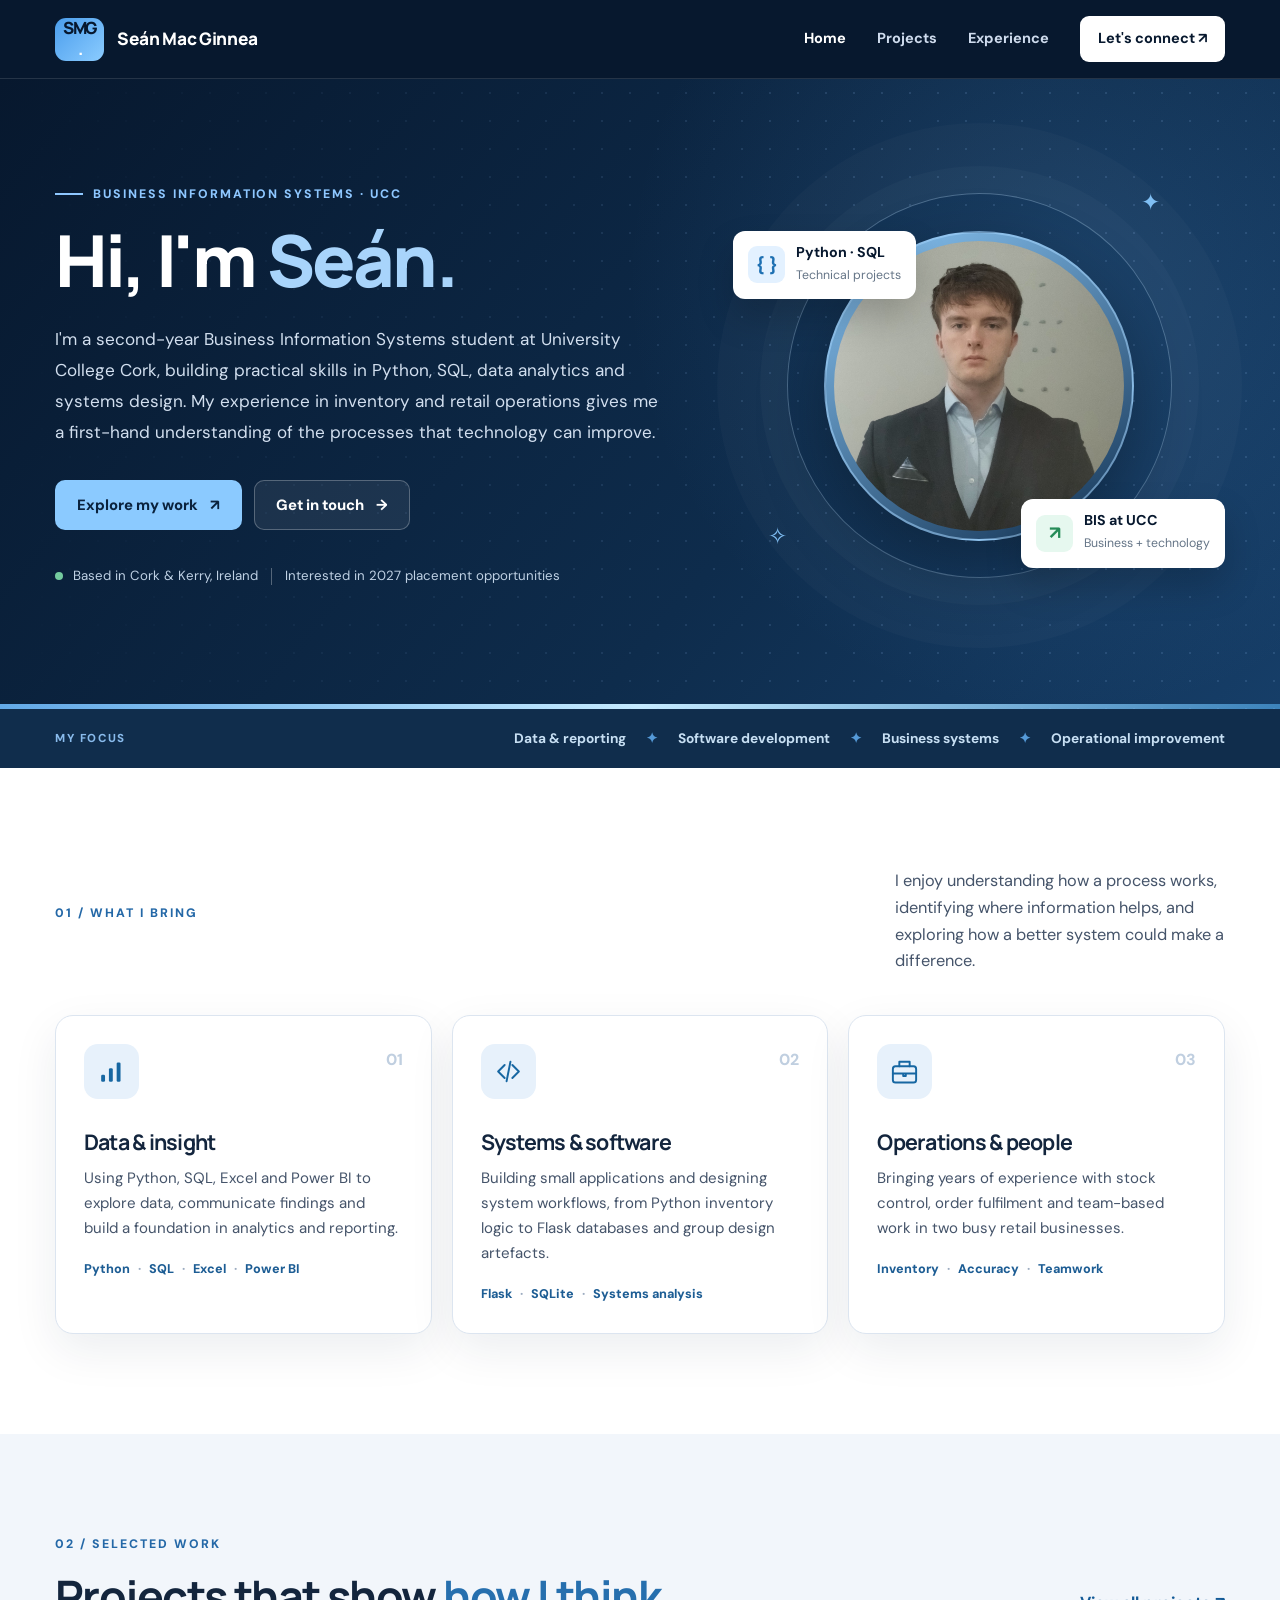
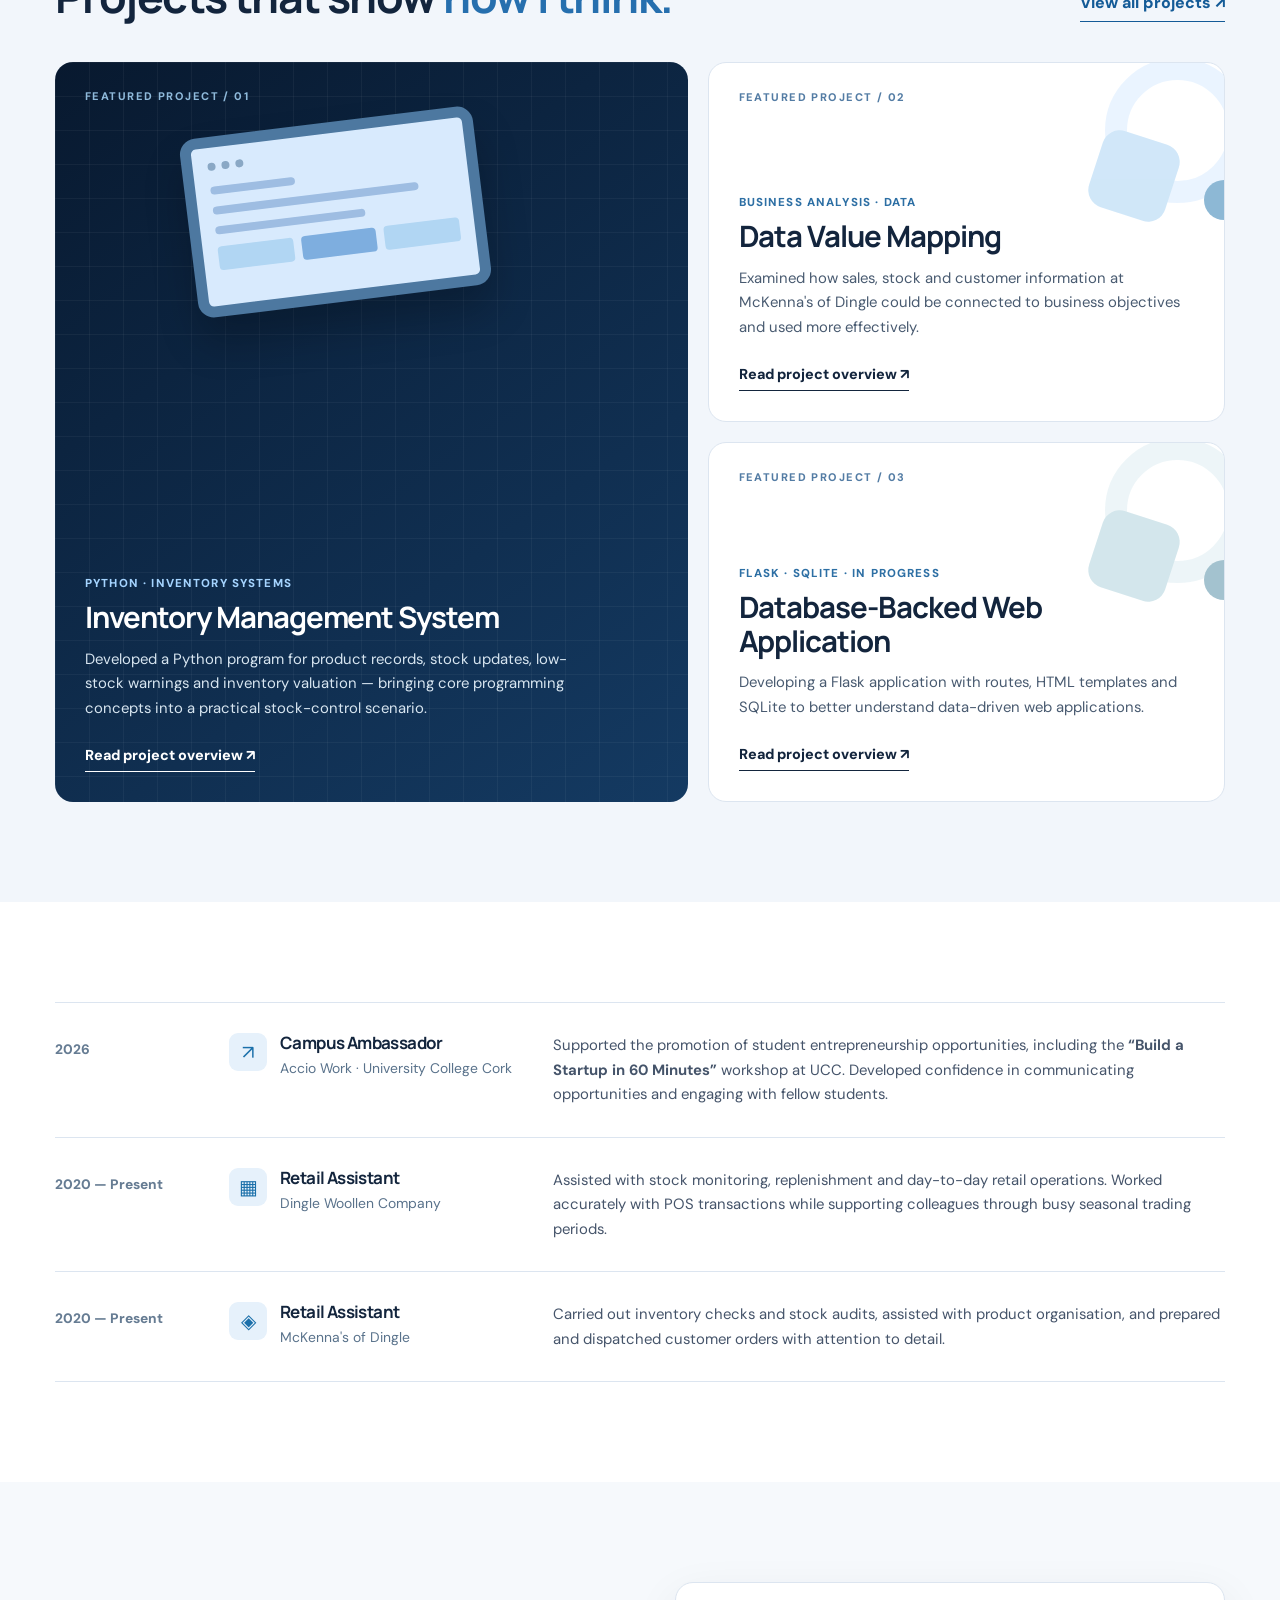
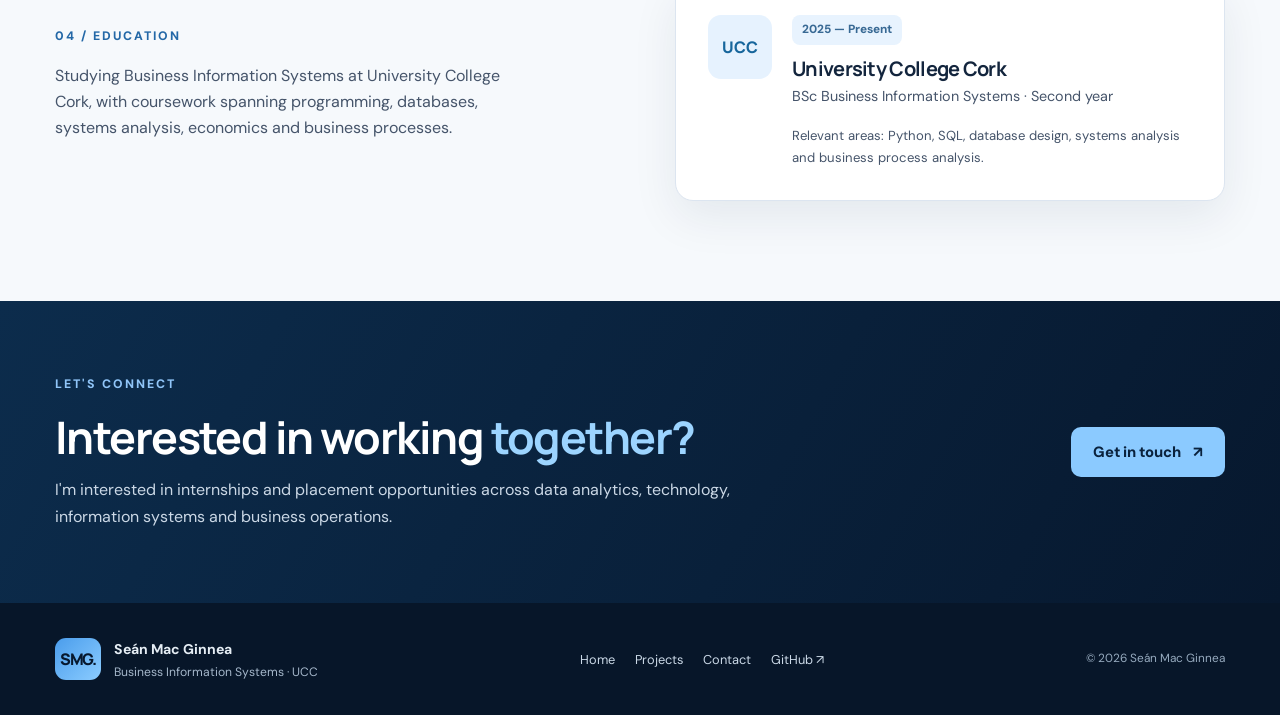
==== commit 36a1638e: "Update index.html" ====
--- a/index.html
+++ b/index.html
@@ -51,7 +51,7 @@
 
     <section class="section" id="about">
       <div class="wrap">
-        <div class="section-header"><div><p class="overline">01 / WHAT I BRING</p><h2>Curiosity with <span class="blue-text">real-world context.</span></h2></div><p class="section-intro">I enjoy understanding how a process works, identifying where information helps, and exploring how a better system could make a difference.</p></div>
+        <div class="section-header"><div><p class="overline">01 / WHAT I BRING</p></div><p class="section-intro">I enjoy understanding how a process works, identifying where information helps, and exploring how a better system could make a difference.</p></div>
         <div class="three-cards">
           <article class="feature-card"><div class="feature-icon" aria-hidden="true"><svg viewBox="0 0 48 48" fill="none"><rect x="8" y="29" width="6" height="11" rx="2" fill="currentColor"/><rect x="20" y="19" width="6" height="21" rx="2" fill="currentColor"/><rect x="32" y="10" width="6" height="30" rx="2" fill="currentColor"/></svg></div><span class="card-index">01</span><h3>Data & insight</h3><p>Using Python, SQL, Excel and Power BI to explore data, communicate findings and build a foundation in analytics and reporting.</p><div class="skill-mini">Python <span>·</span> SQL <span>·</span> Excel <span>·</span> Power BI</div></article>
           <article class="feature-card"><div class="feature-icon" aria-hidden="true"><svg viewBox="0 0 48 48" fill="none" stroke="currentColor" stroke-width="3" stroke-linecap="round" stroke-linejoin="round"><path d="m18 14-10 10 10 10m12-20 10 10-10 10M27 9l-6 30"/></svg></div><span class="card-index">02</span><h3>Systems & software</h3><p>Building small applications and designing system workflows, from Python inventory logic to Flask databases and group design artefacts.</p><div class="skill-mini">Flask <span>·</span> SQLite <span>·</span> Systems analysis</div></article>
@@ -73,7 +73,6 @@
 
     <section class="section" id="experience">
       <div class="wrap">
-        <div class="section-header"><div><p class="overline">03 / EXPERIENCE</p><h2>Experience beyond <span class="blue-text">the classroom.</span></h2></div><p class="section-intro">A combination of operational responsibility, customer-facing work and involvement in student initiatives.</p></div>
         <div class="experience-list">
           <article class="experience-row"><div class="exp-when">2026</div><div class="exp-role"><span class="exp-icon">↗</span><div><h3>Campus Ambassador</h3><p class="organisation">Accio Work · University College Cork</p></div></div><p>Supported the promotion of student entrepreneurship opportunities, including the <strong>“Build a Startup in 60 Minutes”</strong> workshop at UCC. Developed confidence in communicating opportunities and engaging with fellow students.</p></article>
           <article class="experience-row"><div class="exp-when">2020 — Present</div><div class="exp-role"><span class="exp-icon">▦</span><div><h3>Retail Assistant</h3><p class="organisation">Dingle Woollen Company</p></div></div><p>Assisted with stock monitoring, replenishment and day-to-day retail operations. Worked accurately with POS transactions while supporting colleagues through busy seasonal trading periods.</p></article>
@@ -82,7 +81,7 @@
       </div>
     </section>
 
-    <section class="section education-section"><div class="wrap education-grid"><div><p class="overline">04 / EDUCATION</p><h2>Learning to work across <span class="blue-text">business & technology.</span></h2><p>Studying Business Information Systems at University College Cork, with coursework spanning programming, databases, systems analysis, economics and business processes.</p></div><div class="education-card"><div class="education-symbol" aria-hidden="true">UCC</div><div><span class="date-pill">2025 — Present</span><h3>University College Cork</h3><p>BSc Business Information Systems · Second year</p><p class="education-small">Relevant areas: Python, SQL, database design, systems analysis and business process analysis.</p></div></div></div></section>
+    <section class="section education-section"><div class="wrap education-grid"><div><p class="overline">04 / EDUCATION</p><p>Studying Business Information Systems at University College Cork, with coursework spanning programming, databases, systems analysis, economics and business processes.</p></div><div class="education-card"><div class="education-symbol" aria-hidden="true">UCC</div><div><span class="date-pill">2025 — Present</span><h3>University College Cork</h3><p>BSc Business Information Systems · Second year</p><p class="education-small">Relevant areas: Python, SQL, database design, systems analysis and business process analysis.</p></div></div></div></section>
     <section class="closing-cta"><div class="wrap cta-inner"><div><p class="overline on-dark">LET'S CONNECT</p><h2>Interested in working <em>together?</em></h2><p>I'm interested in internships and placement opportunities across data analytics, technology, information systems and business operations.</p></div><a href="contact.html" class="button button-primary">Get in touch <span aria-hidden="true">↗</span></a></div></section>
   </main>
   <footer class="site-footer"><div class="wrap footer-layout"><div class="footer-identity"><span class="footer-monogram">SMG.</span><div><strong>Seán Mac Ginnea</strong><p>Business Information Systems · UCC</p></div></div><nav class="footer-nav" aria-label="Footer navigation"><a href="index.html">Home</a><a href="projects.html">Projects</a><a href="contact.html">Contact</a><a href="https://github.com/SMG2006-HTML" target="_blank" rel="noopener noreferrer">GitHub ↗</a></nav><span class="copyright">© <span data-year>2026</span> Seán Mac Ginnea</span></div></footer>
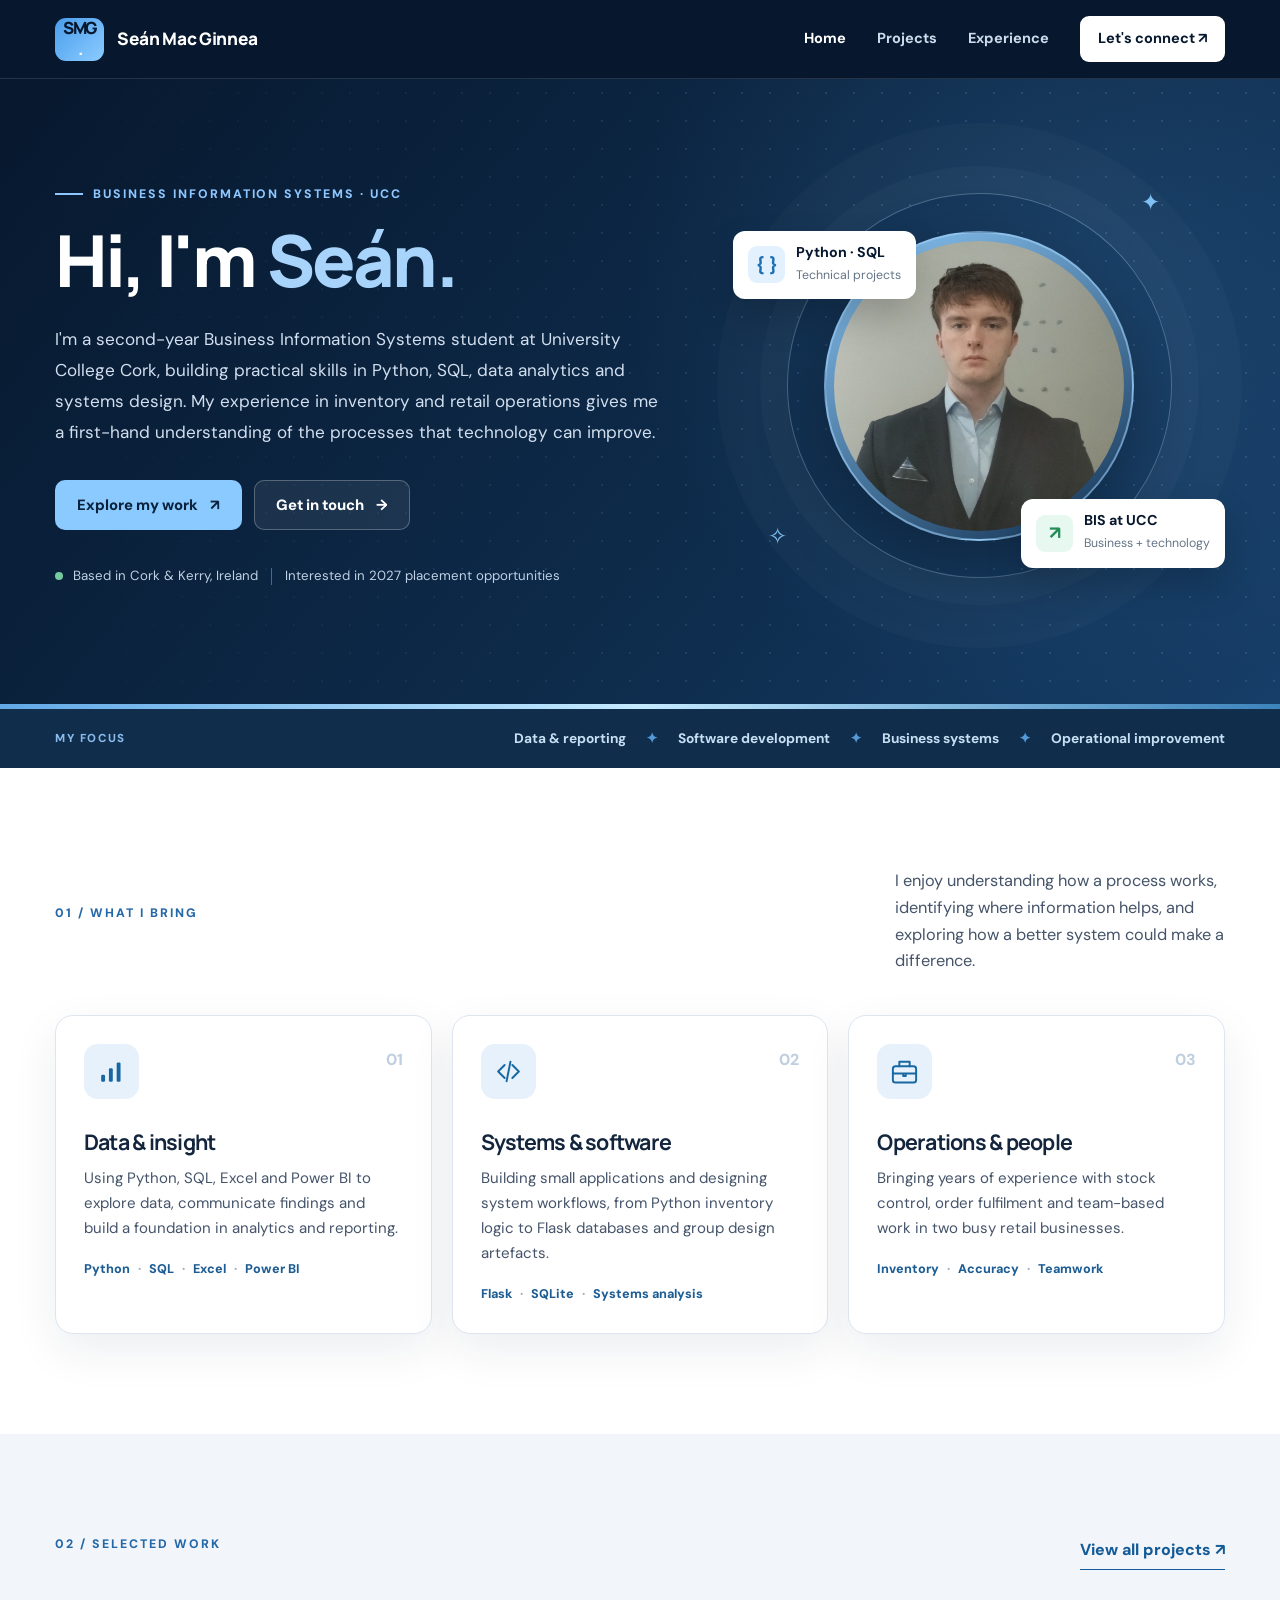
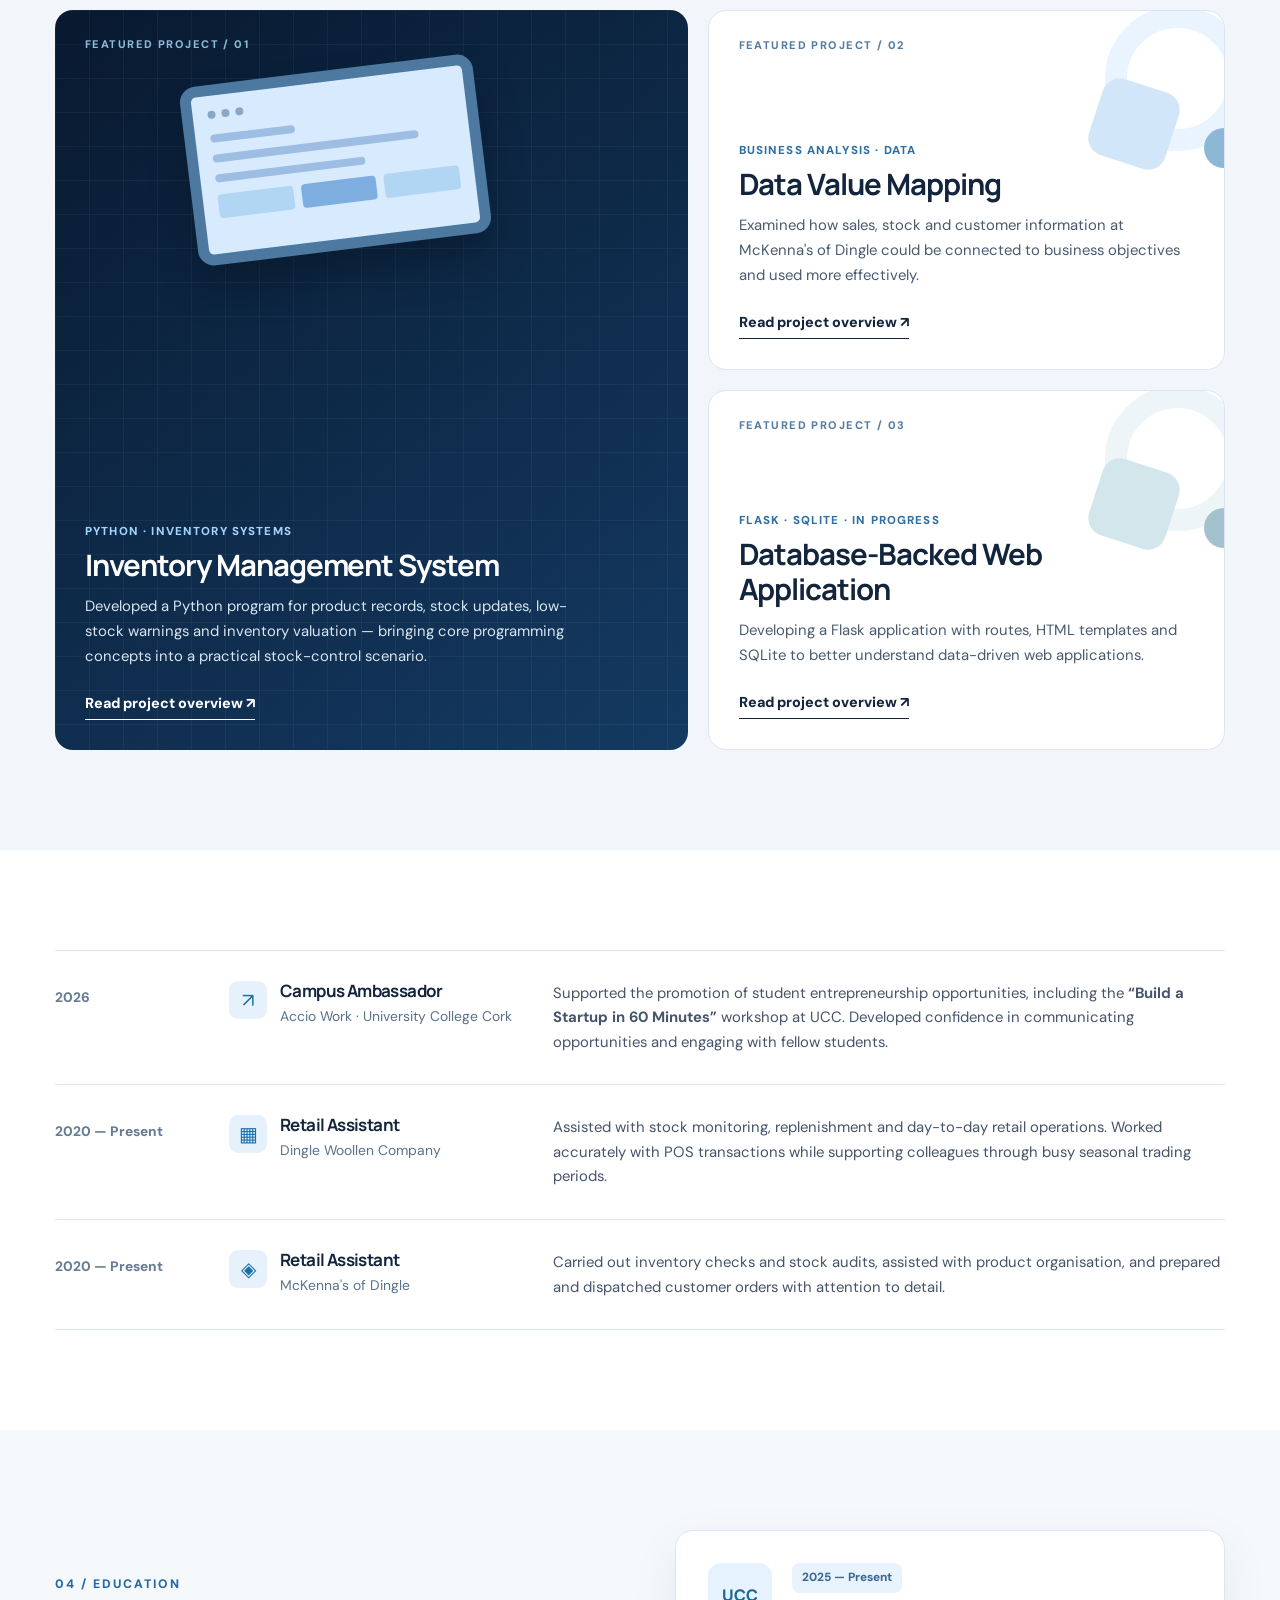
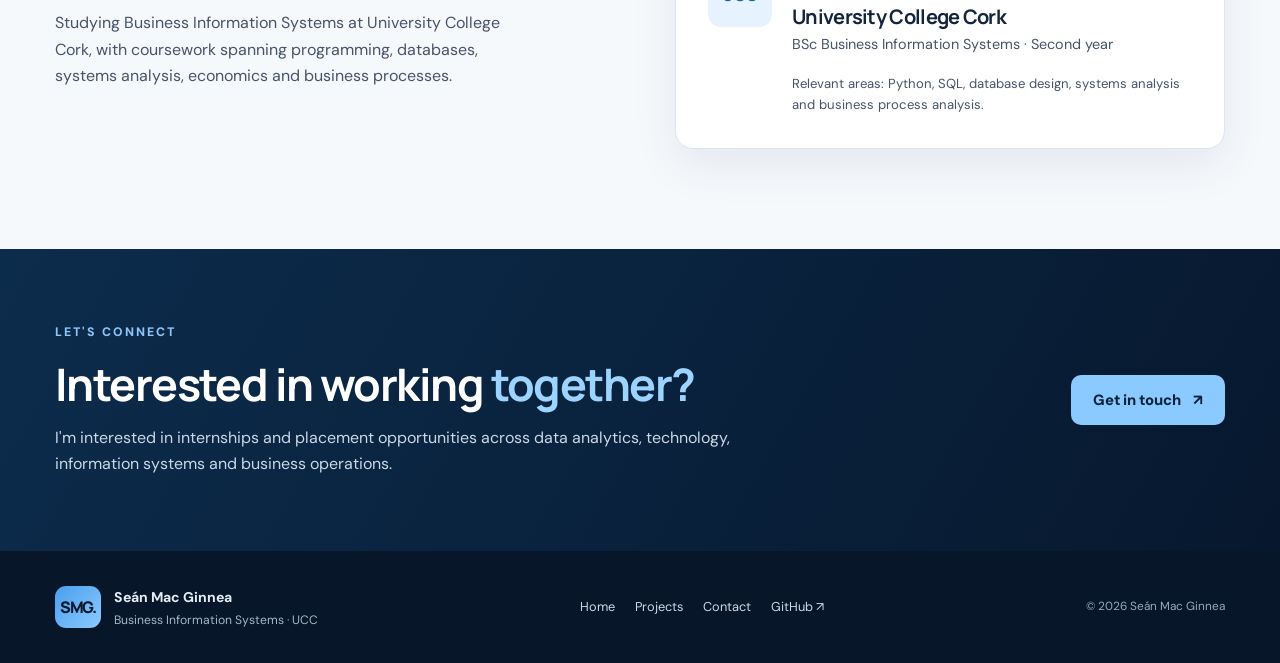
==== commit 1866dcda: "Update index.html" ====
--- a/index.html
+++ b/index.html
@@ -62,7 +62,7 @@
 
     <section class="section muted-section" id="featured-projects">
       <div class="wrap">
-        <div class="section-header aligned-bottom"><div><p class="overline">02 / SELECTED WORK</p><h2>Projects that show <span class="blue-text">how I think.</span></h2></div><a class="underlined-link" href="projects.html">View all projects <span aria-hidden="true">↗</span></a></div>
+        <div class="section-header aligned-bottom"><div><p class="overline">02 / SELECTED WORK</p></div><a class="underlined-link" href="projects.html">View all projects <span aria-hidden="true">↗</span></a></div>
         <div class="featured-grid">
           <article class="featured-project dark-project"><div class="project-banner-grid" aria-hidden="true"></div><div class="project-art" aria-hidden="true"><div class="mini-window"><div class="window-dots"><i></i><i></i><i></i></div><div class="code-line short"></div><div class="code-line"></div><div class="code-line mid"></div><div class="window-row"><span></span><span></span><span></span></div></div></div><span class="project-counter">FEATURED PROJECT / 01</span><div class="project-main"><p class="small-label">PYTHON · INVENTORY SYSTEMS</p><h3>Inventory Management System</h3><p>Developed a Python program for product records, stock updates, low-stock warnings and inventory valuation — bringing core programming concepts into a practical stock-control scenario.</p><a href="projects.html#inventory" class="project-link">Read project overview <span aria-hidden="true">↗</span></a></div></article>
           <article class="featured-project light-project"><div class="project-abstract" aria-hidden="true"><span class="abstract-ring"></span><span class="abstract-square"></span><span class="abstract-dot"></span></div><span class="project-counter">FEATURED PROJECT / 02</span><div class="project-main"><p class="small-label">BUSINESS ANALYSIS · DATA</p><h3>Data Value Mapping</h3><p>Examined how sales, stock and customer information at McKenna's of Dingle could be connected to business objectives and used more effectively.</p><a href="projects.html#data-value-map" class="project-link">Read project overview <span aria-hidden="true">↗</span></a></div></article>
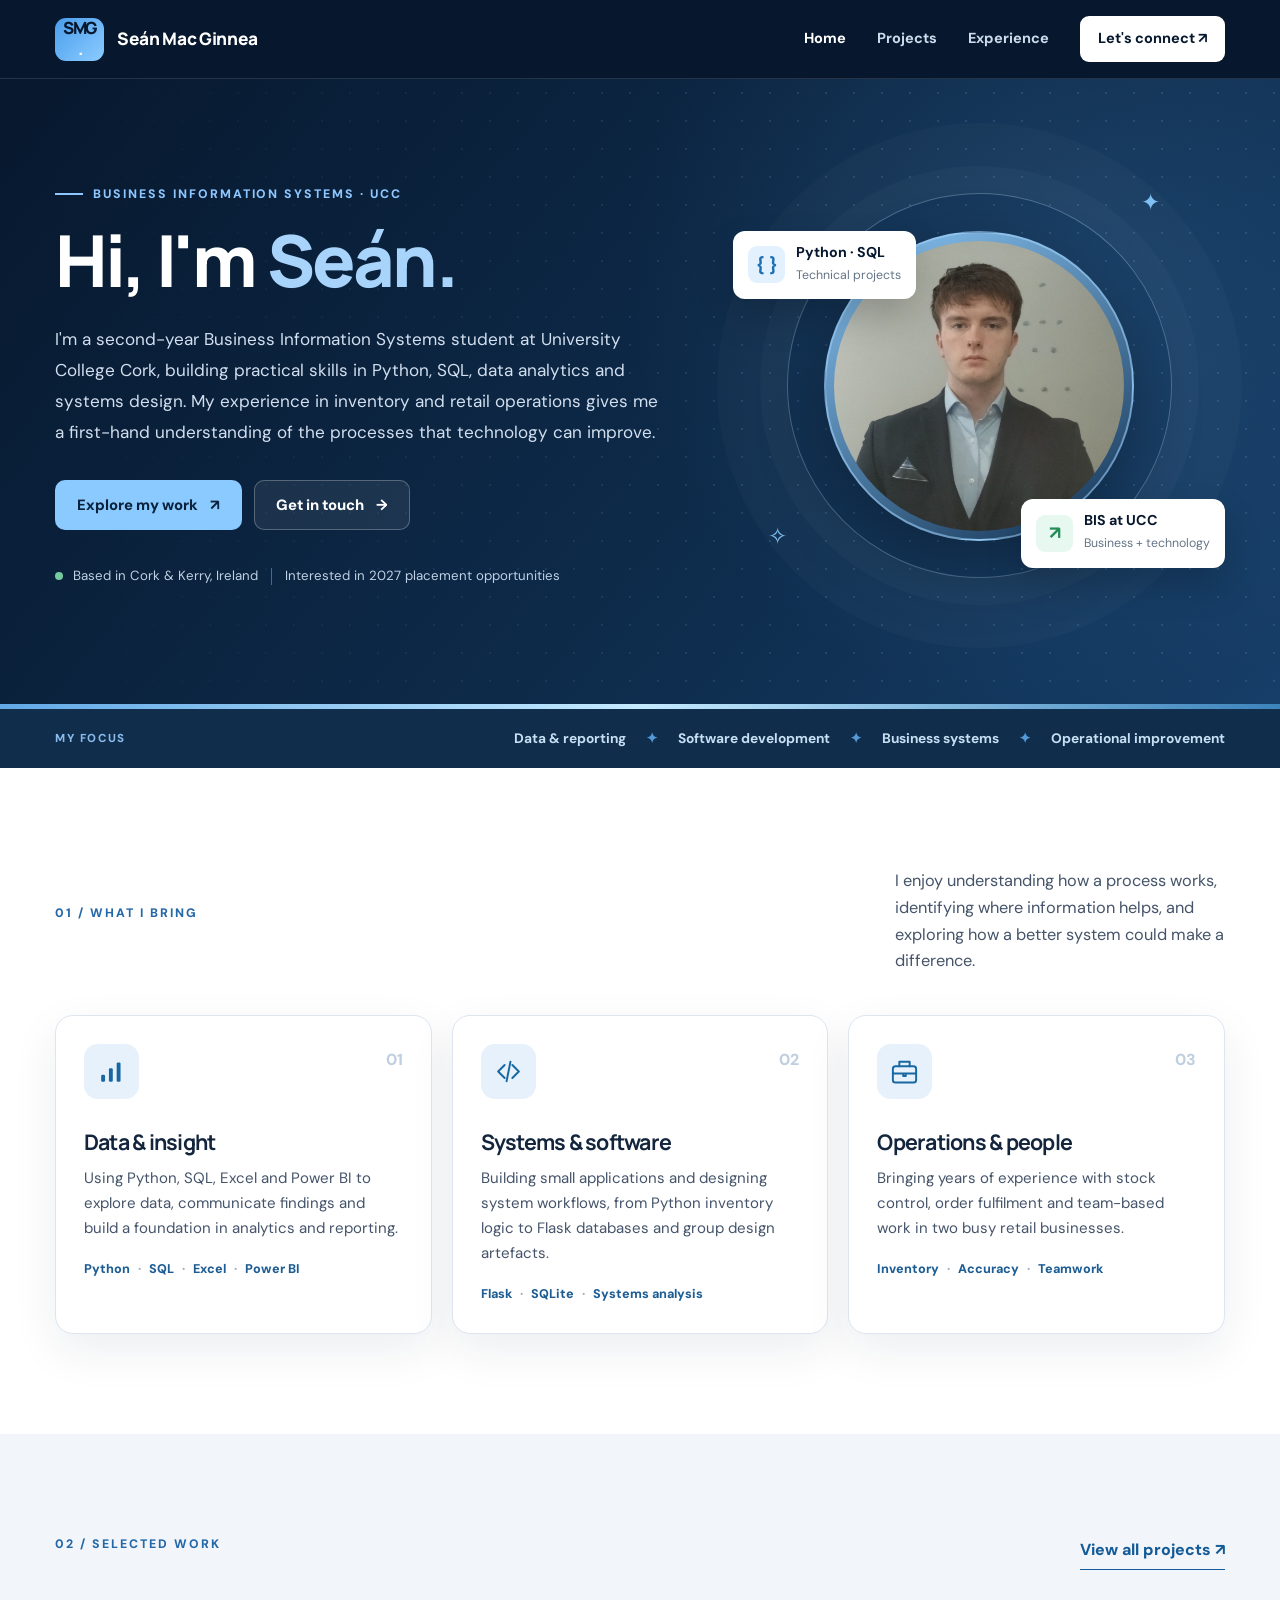
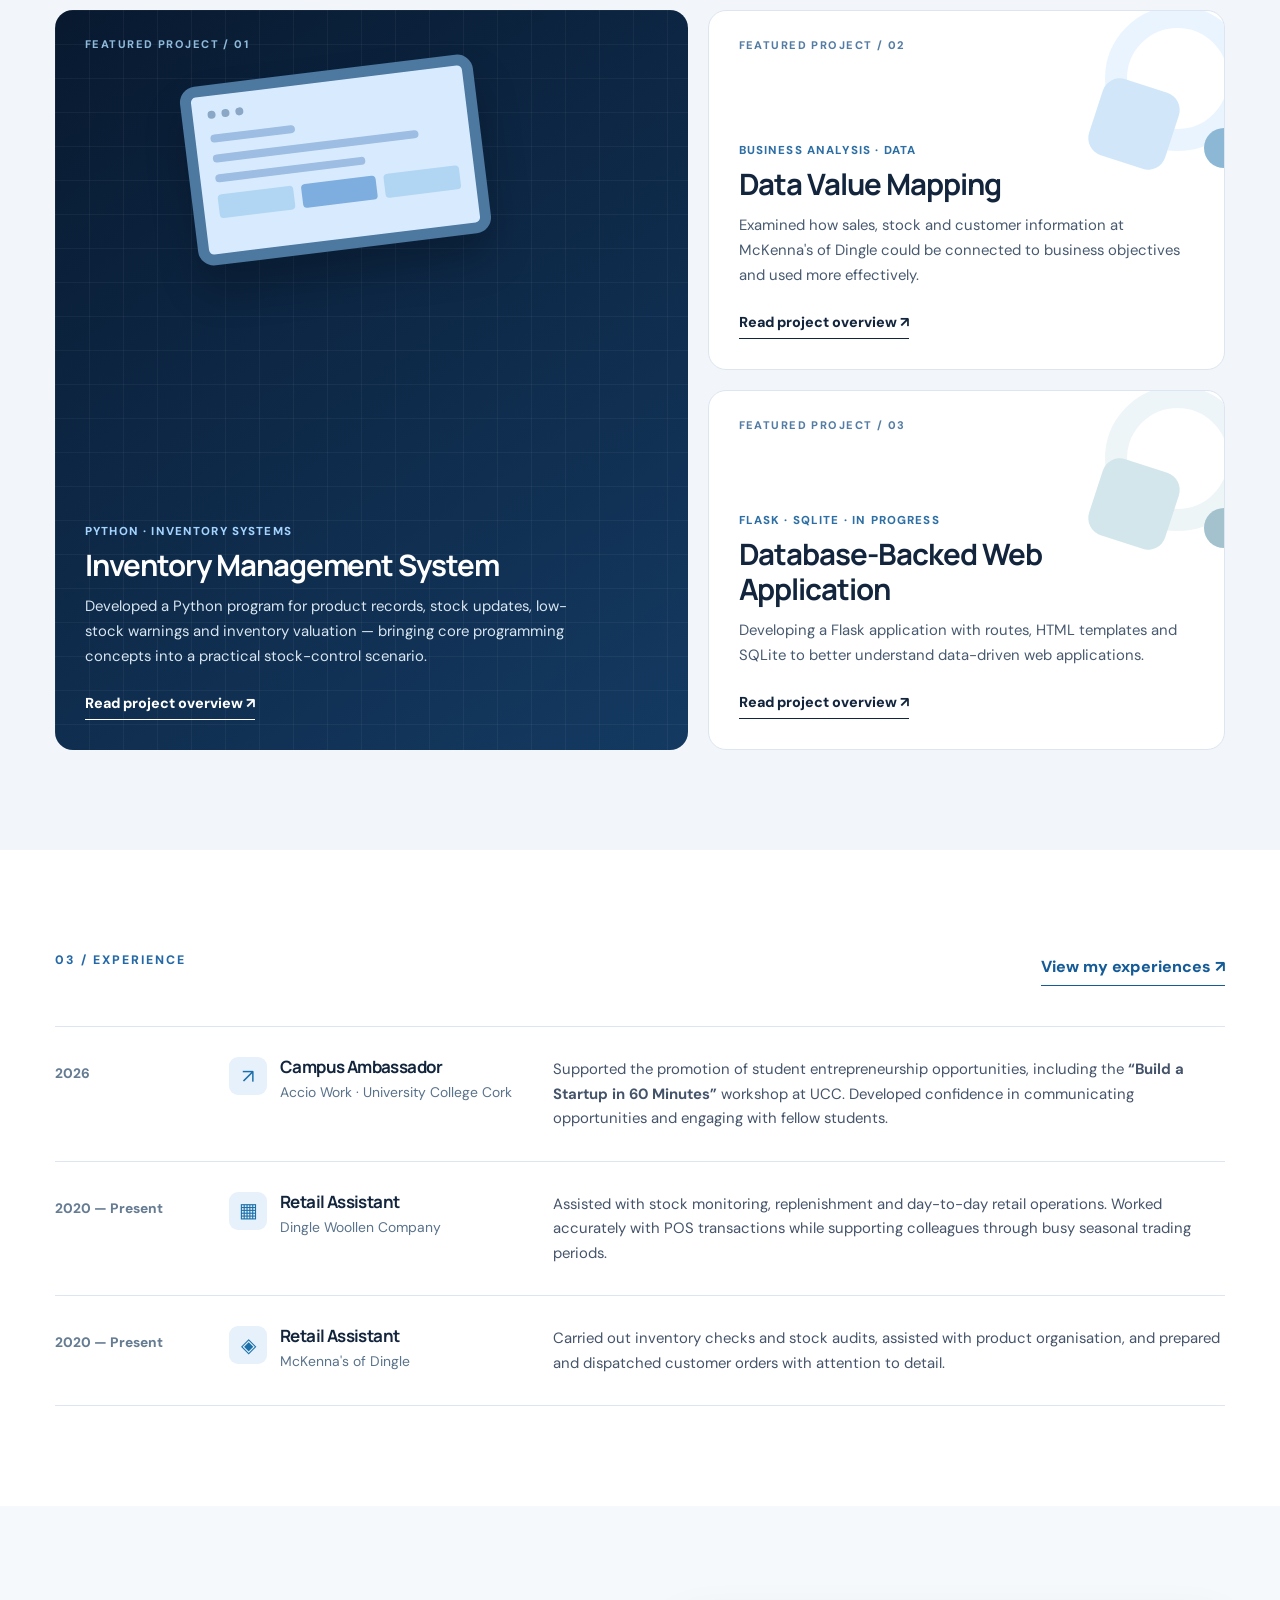
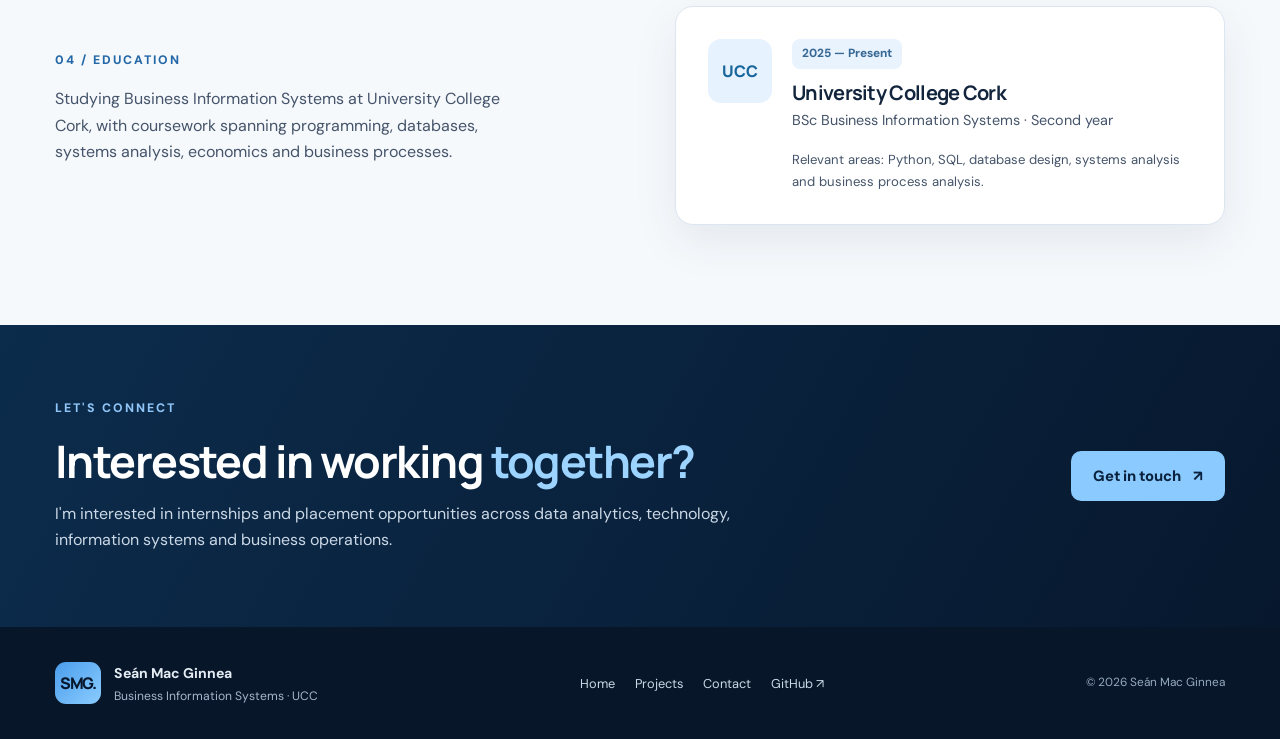
==== commit 8fb2adc2: "Update index.html" ====
--- a/index.html
+++ b/index.html
@@ -73,6 +73,7 @@
 
     <section class="section" id="experience">
       <div class="wrap">
+         <div class="section-header aligned-bottom"><div><p class="overline">03 / Experience</p></div><a class="underlined-link" href="projects.html">View my experiences <span aria-hidden="true">↗</span></a></div>
         <div class="experience-list">
           <article class="experience-row"><div class="exp-when">2026</div><div class="exp-role"><span class="exp-icon">↗</span><div><h3>Campus Ambassador</h3><p class="organisation">Accio Work · University College Cork</p></div></div><p>Supported the promotion of student entrepreneurship opportunities, including the <strong>“Build a Startup in 60 Minutes”</strong> workshop at UCC. Developed confidence in communicating opportunities and engaging with fellow students.</p></article>
           <article class="experience-row"><div class="exp-when">2020 — Present</div><div class="exp-role"><span class="exp-icon">▦</span><div><h3>Retail Assistant</h3><p class="organisation">Dingle Woollen Company</p></div></div><p>Assisted with stock monitoring, replenishment and day-to-day retail operations. Worked accurately with POS transactions while supporting colleagues through busy seasonal trading periods.</p></article>
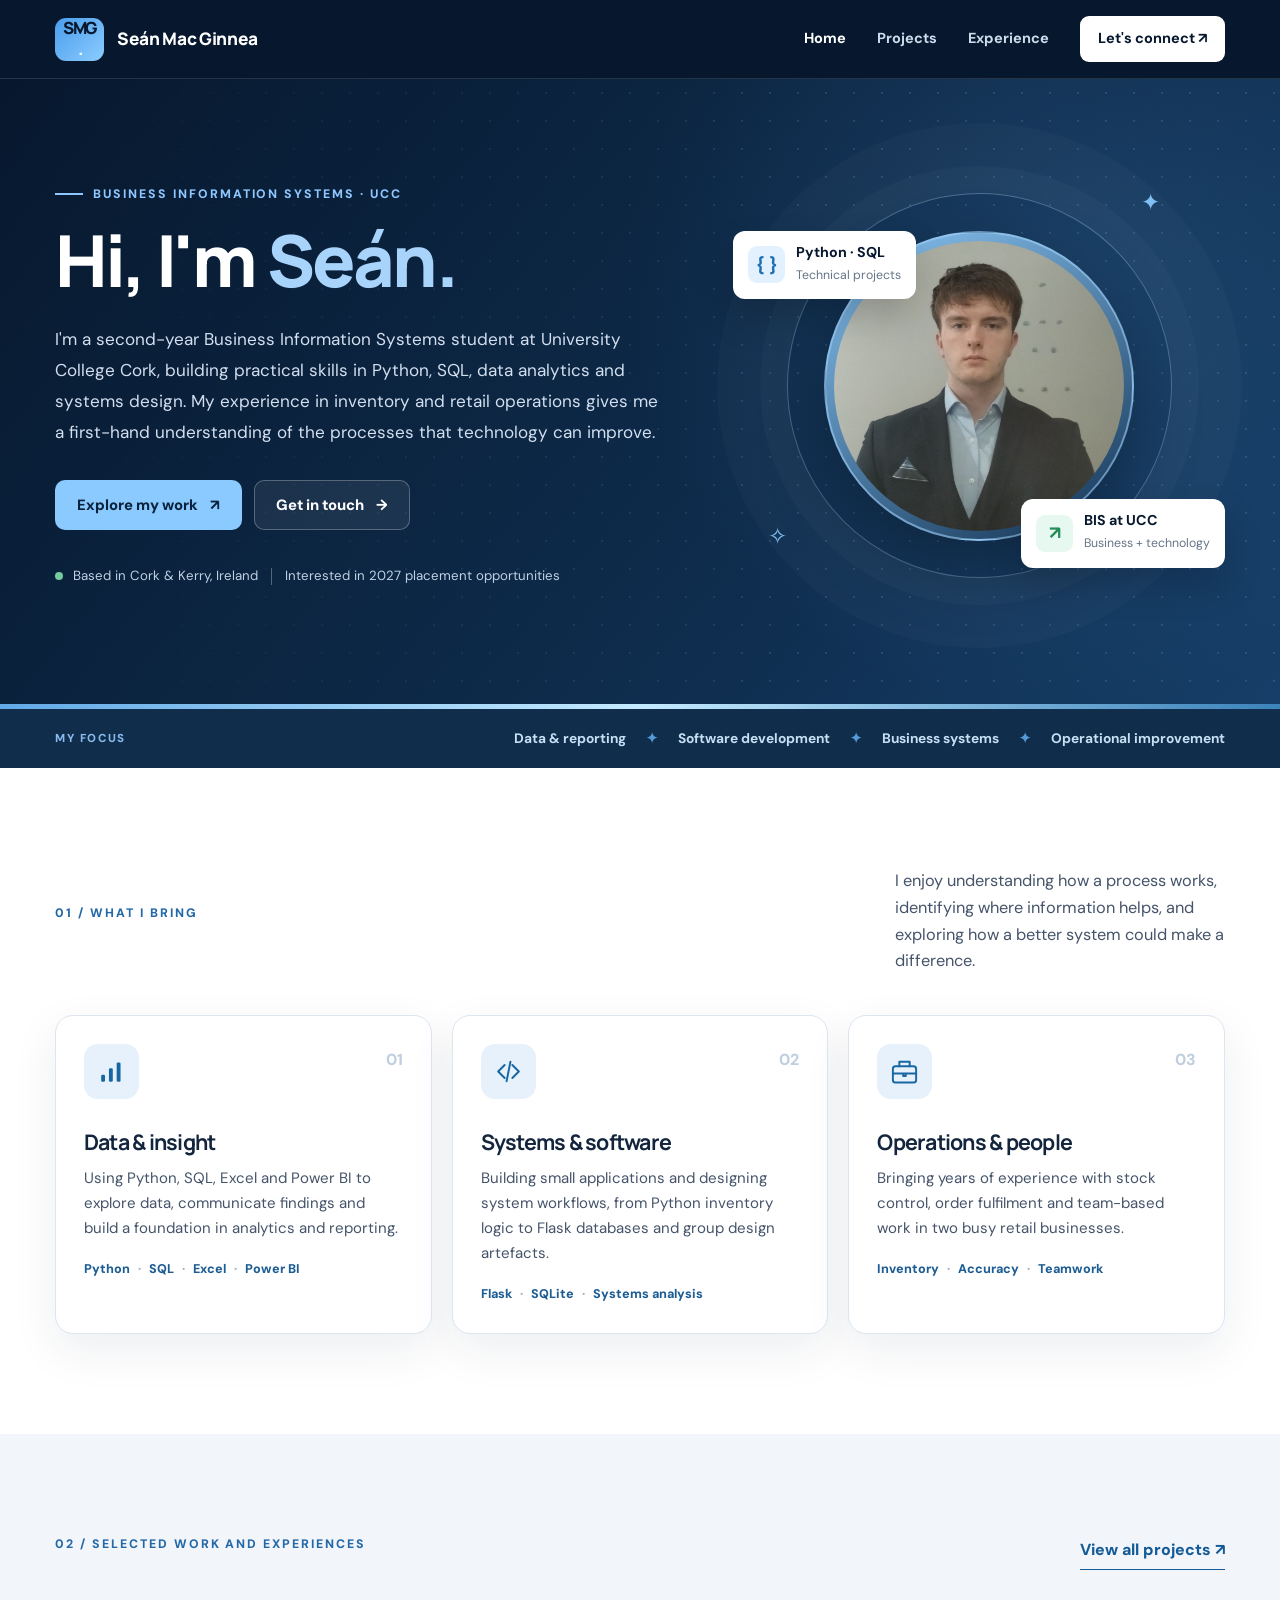
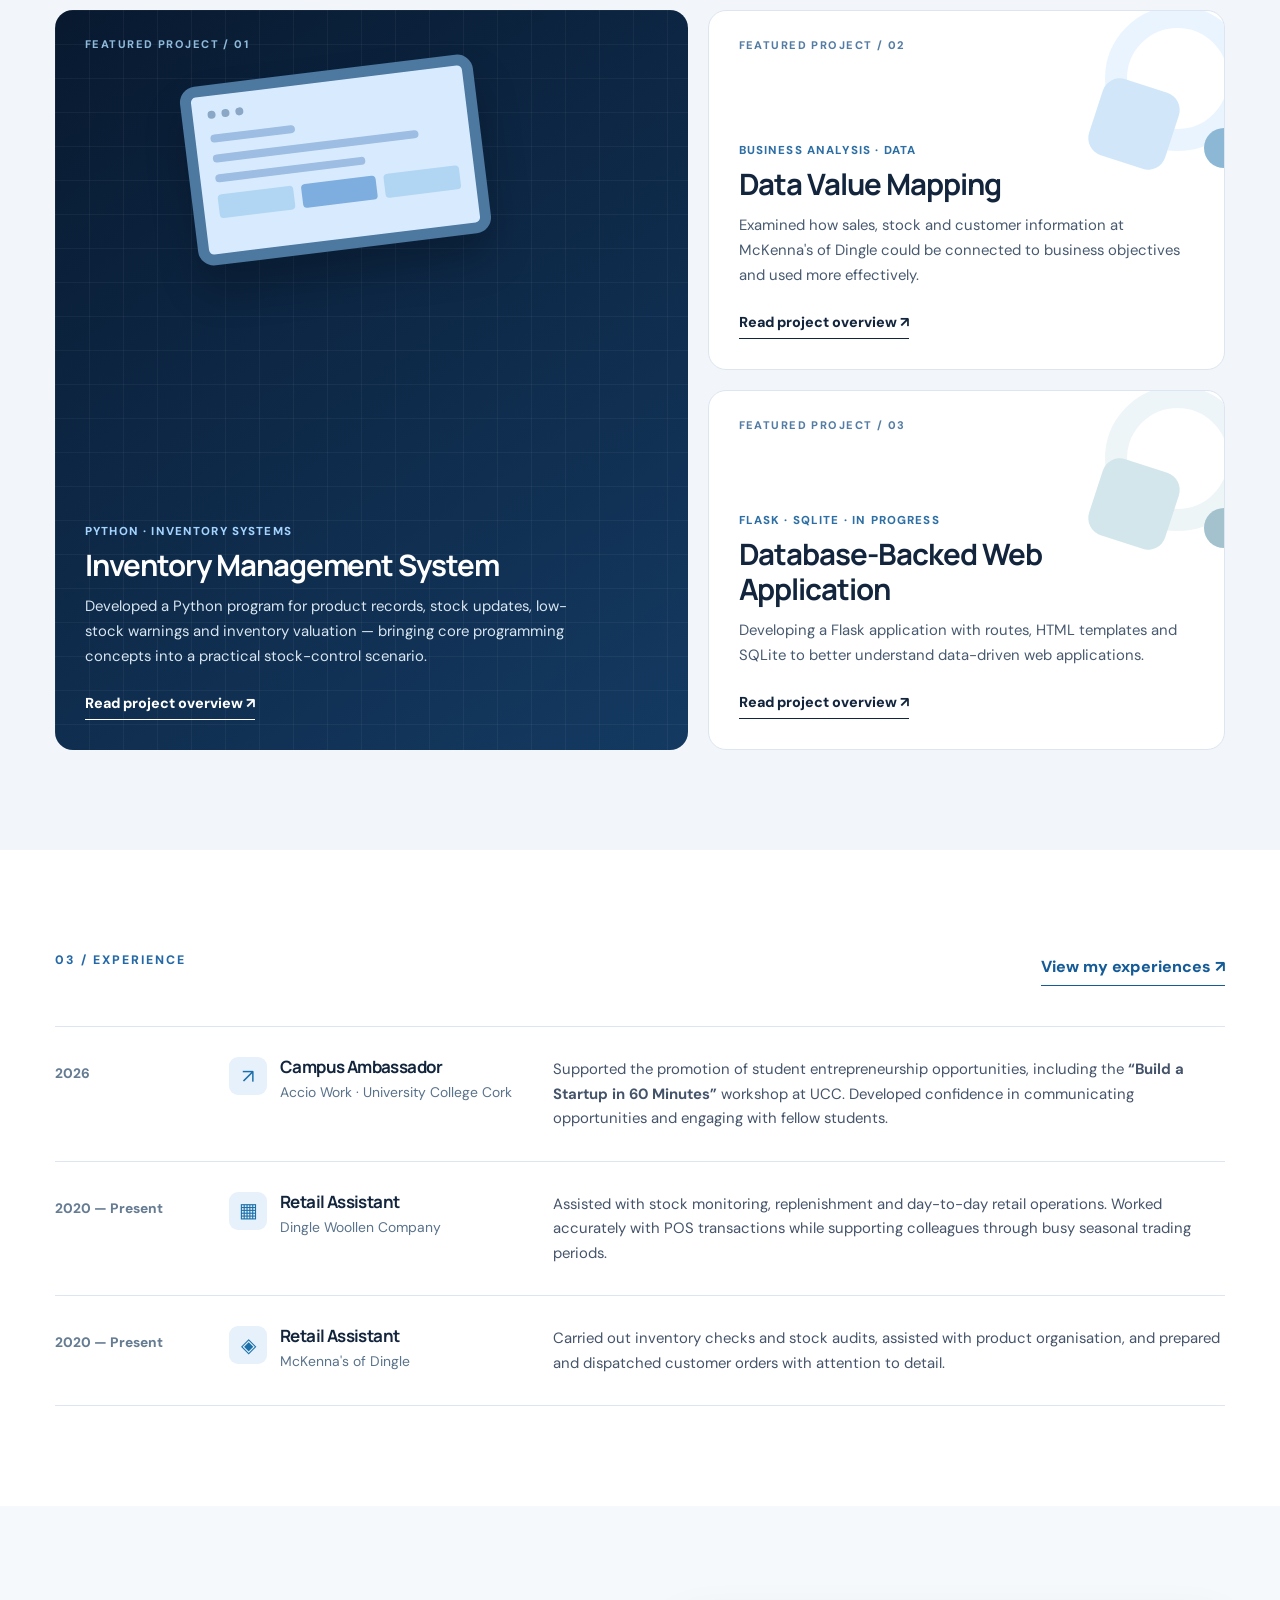
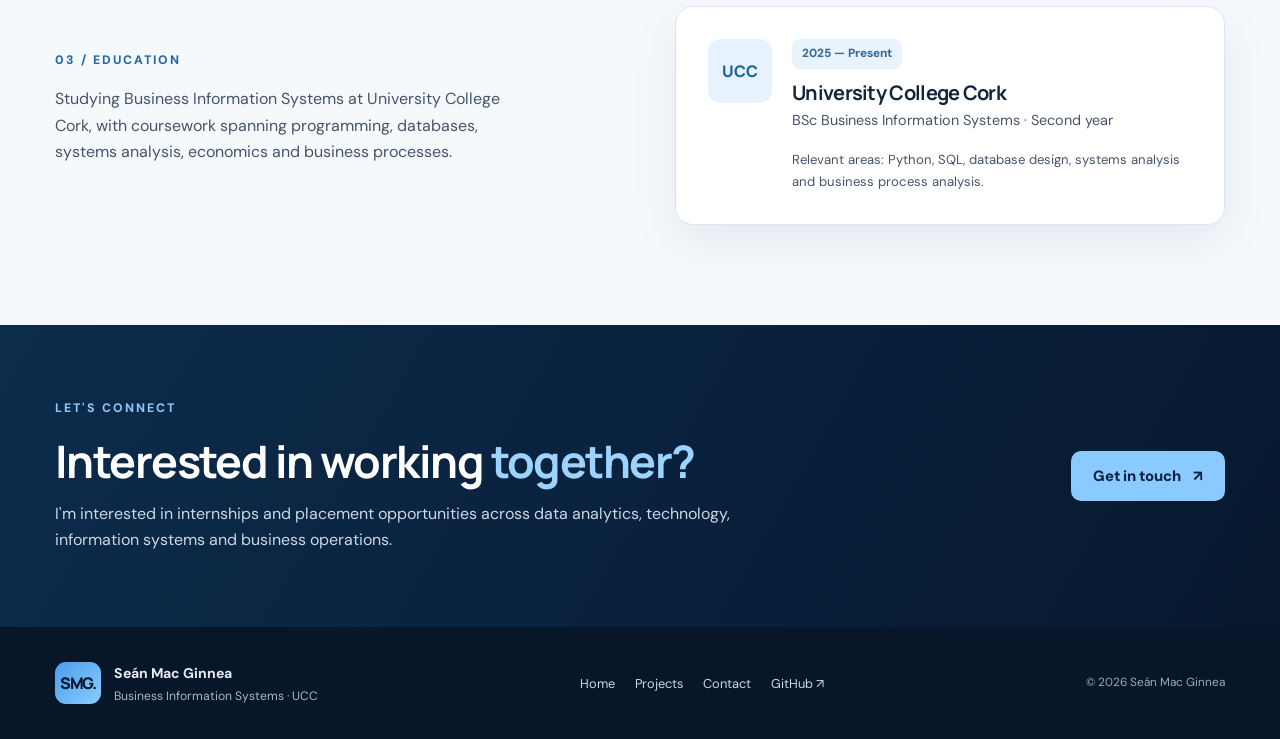
==== commit 23d06495: "Update index.html" ====
--- a/index.html
+++ b/index.html
@@ -62,7 +62,7 @@
 
     <section class="section muted-section" id="featured-projects">
       <div class="wrap">
-        <div class="section-header aligned-bottom"><div><p class="overline">02 / SELECTED WORK</p></div><a class="underlined-link" href="projects.html">View all projects <span aria-hidden="true">↗</span></a></div>
+        <div class="section-header aligned-bottom"><div><p class="overline">02 / SELECTED WORK and EXPERIENCES</p></div><a class="underlined-link" href="projects.html">View all projects <span aria-hidden="true">↗</span></a></div>
         <div class="featured-grid">
           <article class="featured-project dark-project"><div class="project-banner-grid" aria-hidden="true"></div><div class="project-art" aria-hidden="true"><div class="mini-window"><div class="window-dots"><i></i><i></i><i></i></div><div class="code-line short"></div><div class="code-line"></div><div class="code-line mid"></div><div class="window-row"><span></span><span></span><span></span></div></div></div><span class="project-counter">FEATURED PROJECT / 01</span><div class="project-main"><p class="small-label">PYTHON · INVENTORY SYSTEMS</p><h3>Inventory Management System</h3><p>Developed a Python program for product records, stock updates, low-stock warnings and inventory valuation — bringing core programming concepts into a practical stock-control scenario.</p><a href="projects.html#inventory" class="project-link">Read project overview <span aria-hidden="true">↗</span></a></div></article>
           <article class="featured-project light-project"><div class="project-abstract" aria-hidden="true"><span class="abstract-ring"></span><span class="abstract-square"></span><span class="abstract-dot"></span></div><span class="project-counter">FEATURED PROJECT / 02</span><div class="project-main"><p class="small-label">BUSINESS ANALYSIS · DATA</p><h3>Data Value Mapping</h3><p>Examined how sales, stock and customer information at McKenna's of Dingle could be connected to business objectives and used more effectively.</p><a href="projects.html#data-value-map" class="project-link">Read project overview <span aria-hidden="true">↗</span></a></div></article>
@@ -73,7 +73,7 @@
 
     <section class="section" id="experience">
       <div class="wrap">
-         <div class="section-header aligned-bottom"><div><p class="overline">03 / Experience</p></div><a class="underlined-link" href="projects.html">View my experiences <span aria-hidden="true">↗</span></a></div>
+        <div class="section-header aligned-bottom"><div><p class="overline">03 / Experience</p></div><a class="underlined-link" href="projects.html">View my experiences <span aria-hidden="true">↗</span></a></div>
         <div class="experience-list">
           <article class="experience-row"><div class="exp-when">2026</div><div class="exp-role"><span class="exp-icon">↗</span><div><h3>Campus Ambassador</h3><p class="organisation">Accio Work · University College Cork</p></div></div><p>Supported the promotion of student entrepreneurship opportunities, including the <strong>“Build a Startup in 60 Minutes”</strong> workshop at UCC. Developed confidence in communicating opportunities and engaging with fellow students.</p></article>
           <article class="experience-row"><div class="exp-when">2020 — Present</div><div class="exp-role"><span class="exp-icon">▦</span><div><h3>Retail Assistant</h3><p class="organisation">Dingle Woollen Company</p></div></div><p>Assisted with stock monitoring, replenishment and day-to-day retail operations. Worked accurately with POS transactions while supporting colleagues through busy seasonal trading periods.</p></article>
@@ -82,7 +82,7 @@
       </div>
     </section>
 
-    <section class="section education-section"><div class="wrap education-grid"><div><p class="overline">04 / EDUCATION</p><p>Studying Business Information Systems at University College Cork, with coursework spanning programming, databases, systems analysis, economics and business processes.</p></div><div class="education-card"><div class="education-symbol" aria-hidden="true">UCC</div><div><span class="date-pill">2025 — Present</span><h3>University College Cork</h3><p>BSc Business Information Systems · Second year</p><p class="education-small">Relevant areas: Python, SQL, database design, systems analysis and business process analysis.</p></div></div></div></section>
+    <section class="section education-section"><div class="wrap education-grid"><div><p class="overline">03 / EDUCATION</p><p>Studying Business Information Systems at University College Cork, with coursework spanning programming, databases, systems analysis, economics and business processes.</p></div><div class="education-card"><div class="education-symbol" aria-hidden="true">UCC</div><div><span class="date-pill">2025 — Present</span><h3>University College Cork</h3><p>BSc Business Information Systems · Second year</p><p class="education-small">Relevant areas: Python, SQL, database design, systems analysis and business process analysis.</p></div></div></div></section>
     <section class="closing-cta"><div class="wrap cta-inner"><div><p class="overline on-dark">LET'S CONNECT</p><h2>Interested in working <em>together?</em></h2><p>I'm interested in internships and placement opportunities across data analytics, technology, information systems and business operations.</p></div><a href="contact.html" class="button button-primary">Get in touch <span aria-hidden="true">↗</span></a></div></section>
   </main>
   <footer class="site-footer"><div class="wrap footer-layout"><div class="footer-identity"><span class="footer-monogram">SMG.</span><div><strong>Seán Mac Ginnea</strong><p>Business Information Systems · UCC</p></div></div><nav class="footer-nav" aria-label="Footer navigation"><a href="index.html">Home</a><a href="projects.html">Projects</a><a href="contact.html">Contact</a><a href="https://github.com/SMG2006-HTML" target="_blank" rel="noopener noreferrer">GitHub ↗</a></nav><span class="copyright">© <span data-year>2026</span> Seán Mac Ginnea</span></div></footer>
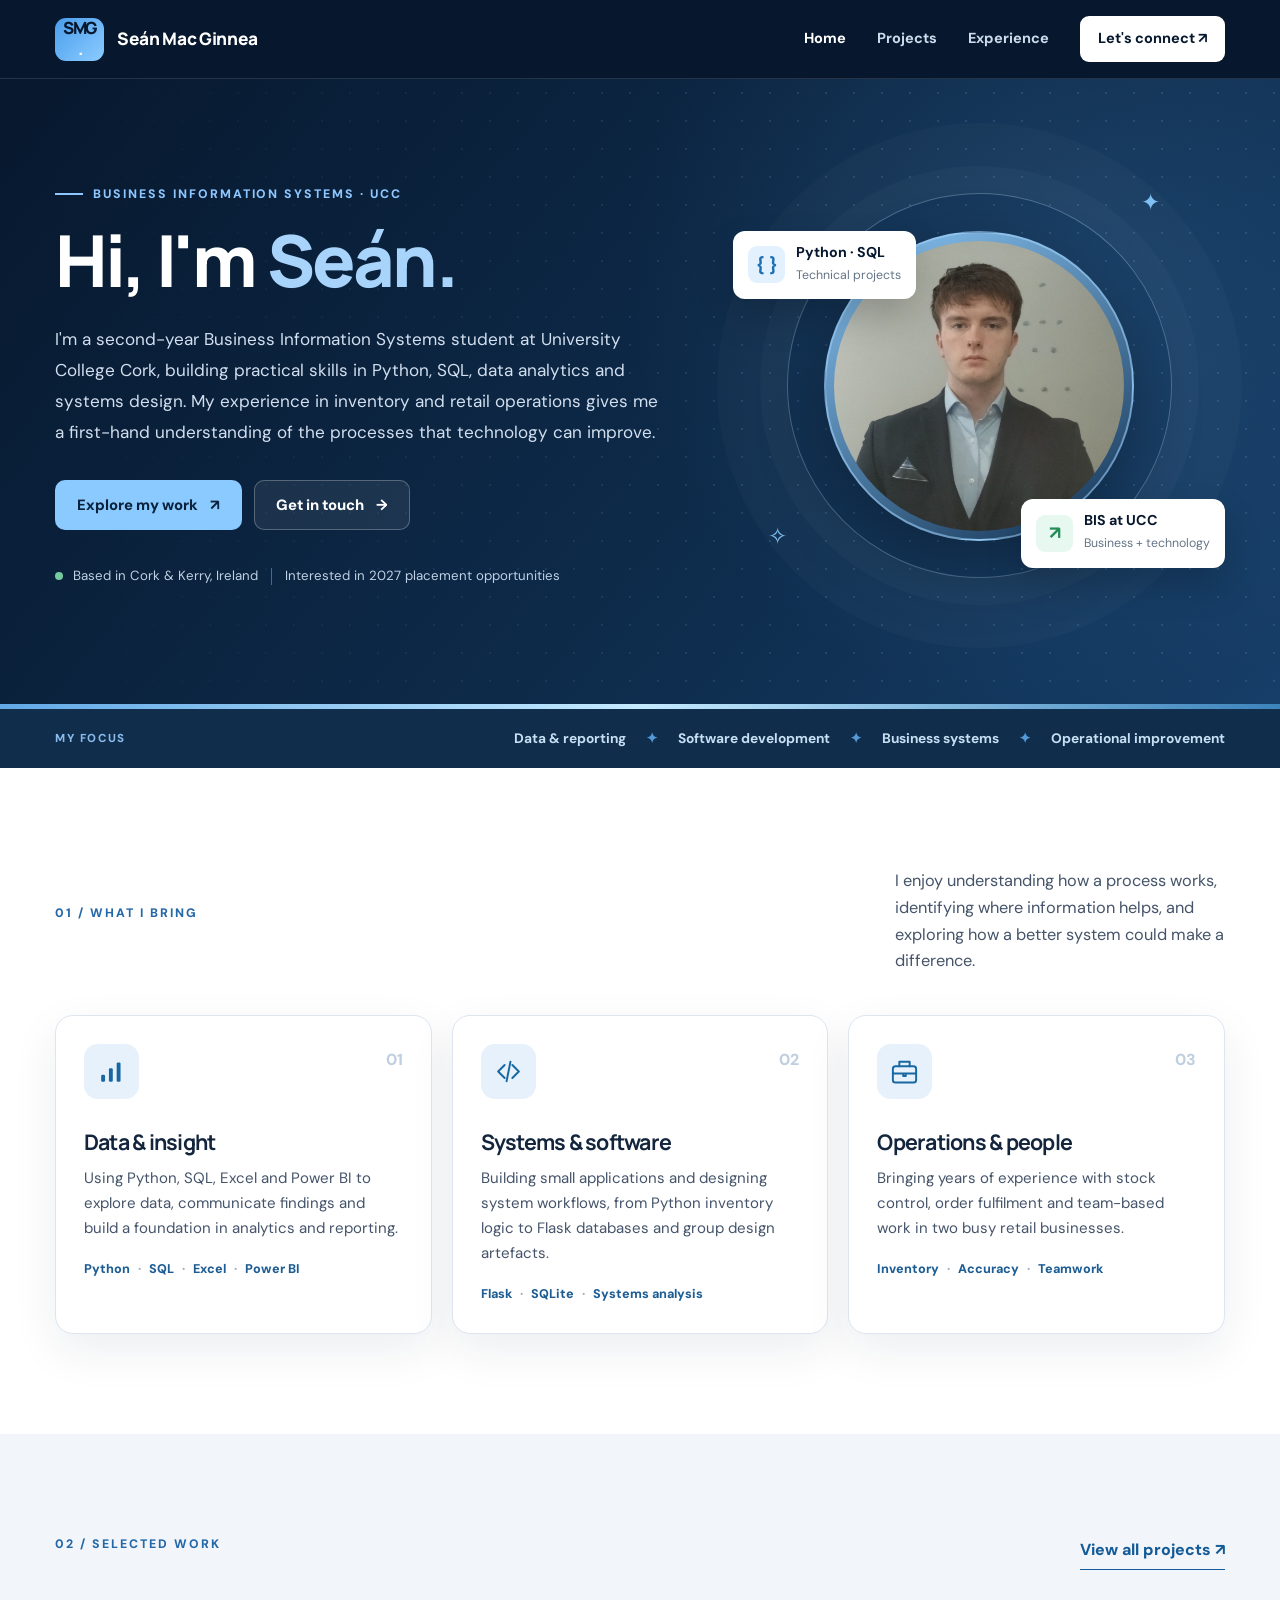
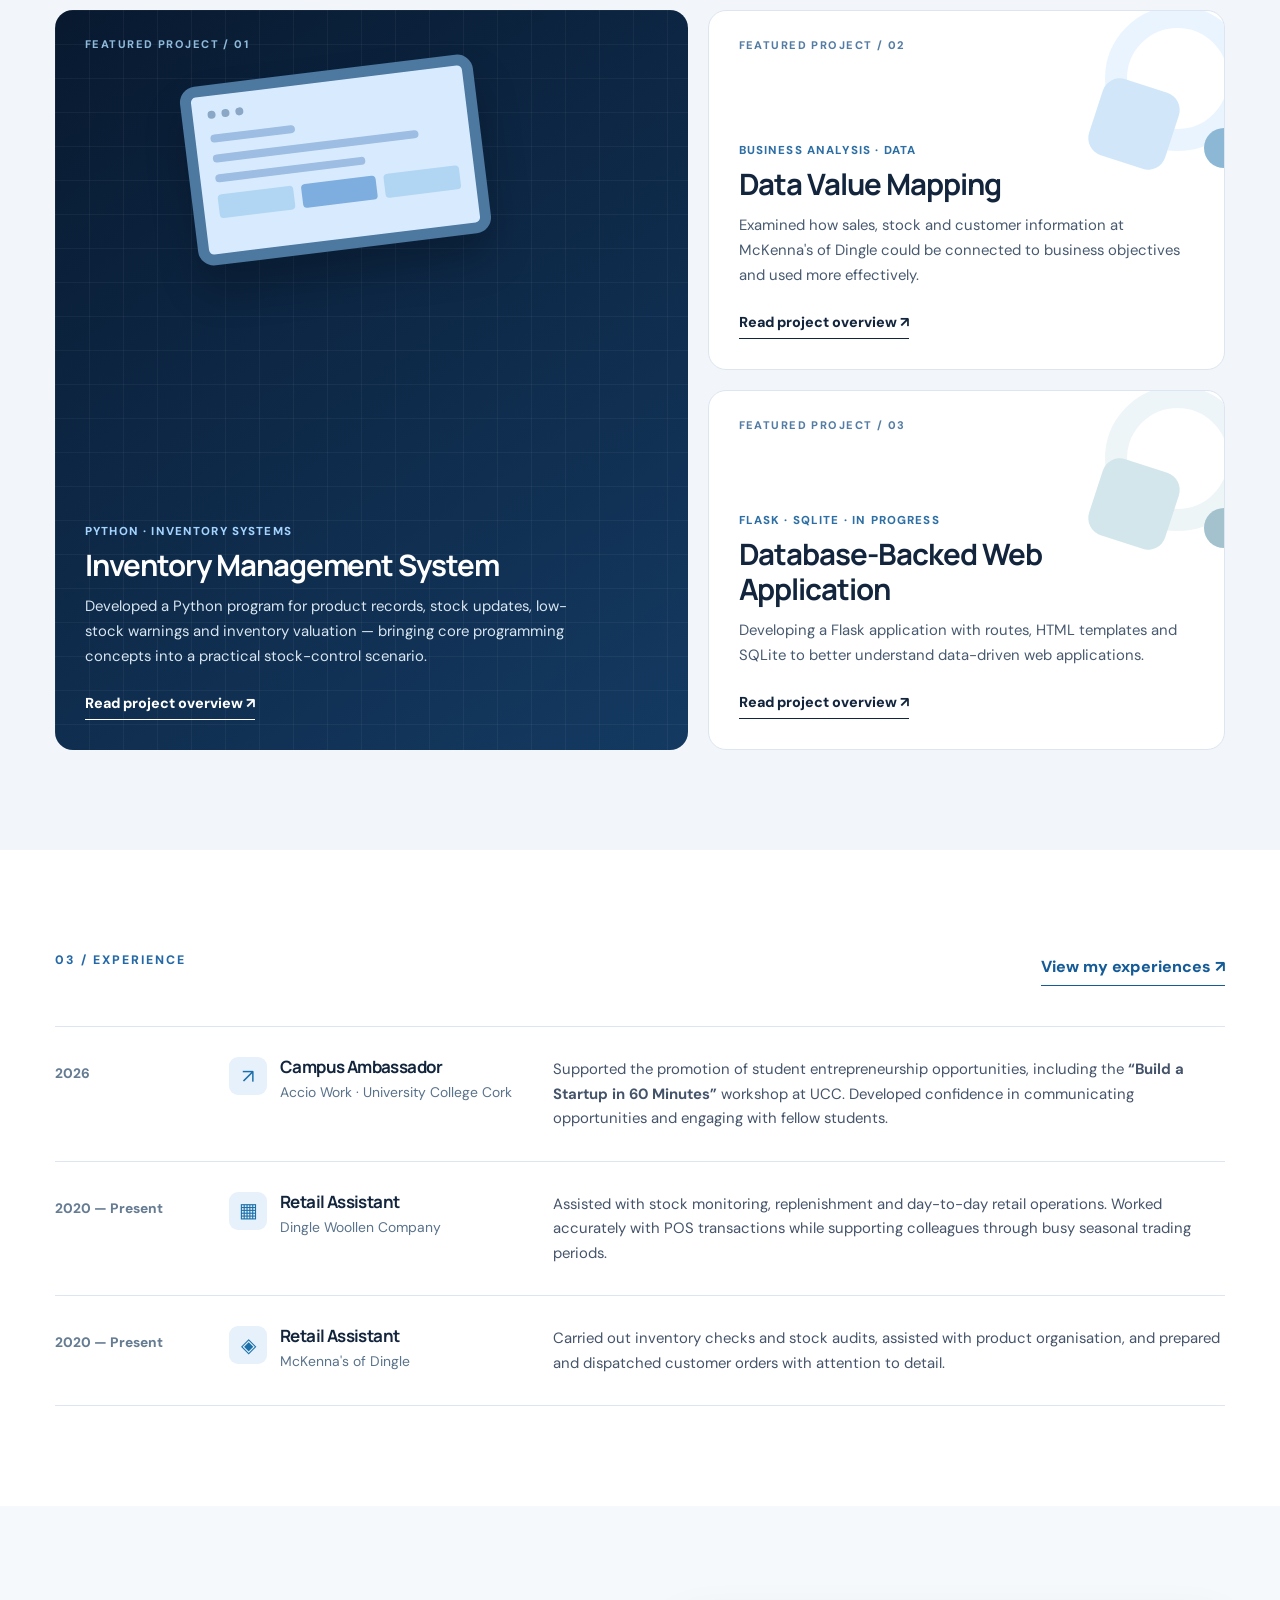
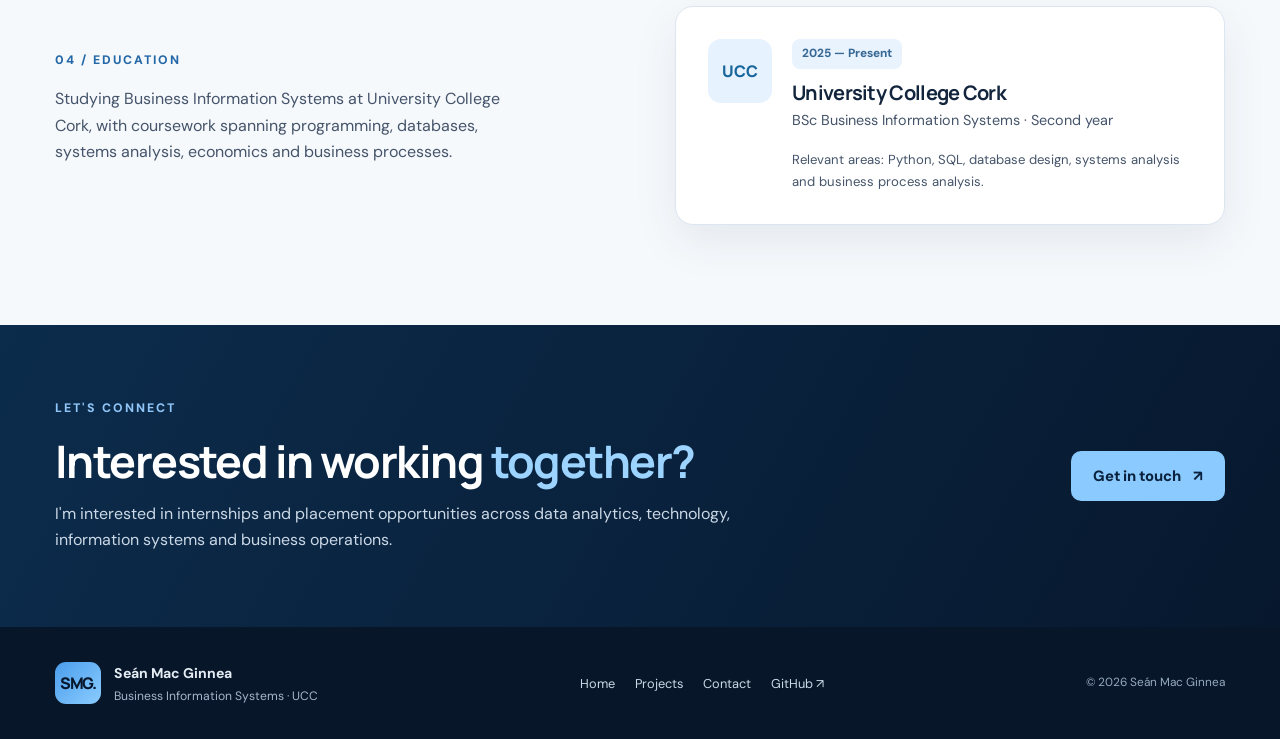
==== commit d0de91b5: "Update index.html" ====
--- a/index.html
+++ b/index.html
@@ -62,7 +62,7 @@
 
     <section class="section muted-section" id="featured-projects">
       <div class="wrap">
-        <div class="section-header aligned-bottom"><div><p class="overline">02 / SELECTED WORK and EXPERIENCES</p></div><a class="underlined-link" href="projects.html">View all projects <span aria-hidden="true">↗</span></a></div>
+        <div class="section-header aligned-bottom"><div><p class="overline">02 / SELECTED WORK</p></div><a class="underlined-link" href="projects.html">View all projects <span aria-hidden="true">↗</span></a></div>
         <div class="featured-grid">
           <article class="featured-project dark-project"><div class="project-banner-grid" aria-hidden="true"></div><div class="project-art" aria-hidden="true"><div class="mini-window"><div class="window-dots"><i></i><i></i><i></i></div><div class="code-line short"></div><div class="code-line"></div><div class="code-line mid"></div><div class="window-row"><span></span><span></span><span></span></div></div></div><span class="project-counter">FEATURED PROJECT / 01</span><div class="project-main"><p class="small-label">PYTHON · INVENTORY SYSTEMS</p><h3>Inventory Management System</h3><p>Developed a Python program for product records, stock updates, low-stock warnings and inventory valuation — bringing core programming concepts into a practical stock-control scenario.</p><a href="projects.html#inventory" class="project-link">Read project overview <span aria-hidden="true">↗</span></a></div></article>
           <article class="featured-project light-project"><div class="project-abstract" aria-hidden="true"><span class="abstract-ring"></span><span class="abstract-square"></span><span class="abstract-dot"></span></div><span class="project-counter">FEATURED PROJECT / 02</span><div class="project-main"><p class="small-label">BUSINESS ANALYSIS · DATA</p><h3>Data Value Mapping</h3><p>Examined how sales, stock and customer information at McKenna's of Dingle could be connected to business objectives and used more effectively.</p><a href="projects.html#data-value-map" class="project-link">Read project overview <span aria-hidden="true">↗</span></a></div></article>
@@ -82,7 +82,7 @@
       </div>
     </section>
 
-    <section class="section education-section"><div class="wrap education-grid"><div><p class="overline">03 / EDUCATION</p><p>Studying Business Information Systems at University College Cork, with coursework spanning programming, databases, systems analysis, economics and business processes.</p></div><div class="education-card"><div class="education-symbol" aria-hidden="true">UCC</div><div><span class="date-pill">2025 — Present</span><h3>University College Cork</h3><p>BSc Business Information Systems · Second year</p><p class="education-small">Relevant areas: Python, SQL, database design, systems analysis and business process analysis.</p></div></div></div></section>
+    <section class="section education-section"><div class="wrap education-grid"><div><p class="overline">04 / EDUCATION</p><p>Studying Business Information Systems at University College Cork, with coursework spanning programming, databases, systems analysis, economics and business processes.</p></div><div class="education-card"><div class="education-symbol" aria-hidden="true">UCC</div><div><span class="date-pill">2025 — Present</span><h3>University College Cork</h3><p>BSc Business Information Systems · Second year</p><p class="education-small">Relevant areas: Python, SQL, database design, systems analysis and business process analysis.</p></div></div></div></section>
     <section class="closing-cta"><div class="wrap cta-inner"><div><p class="overline on-dark">LET'S CONNECT</p><h2>Interested in working <em>together?</em></h2><p>I'm interested in internships and placement opportunities across data analytics, technology, information systems and business operations.</p></div><a href="contact.html" class="button button-primary">Get in touch <span aria-hidden="true">↗</span></a></div></section>
   </main>
   <footer class="site-footer"><div class="wrap footer-layout"><div class="footer-identity"><span class="footer-monogram">SMG.</span><div><strong>Seán Mac Ginnea</strong><p>Business Information Systems · UCC</p></div></div><nav class="footer-nav" aria-label="Footer navigation"><a href="index.html">Home</a><a href="projects.html">Projects</a><a href="contact.html">Contact</a><a href="https://github.com/SMG2006-HTML" target="_blank" rel="noopener noreferrer">GitHub ↗</a></nav><span class="copyright">© <span data-year>2026</span> Seán Mac Ginnea</span></div></footer>
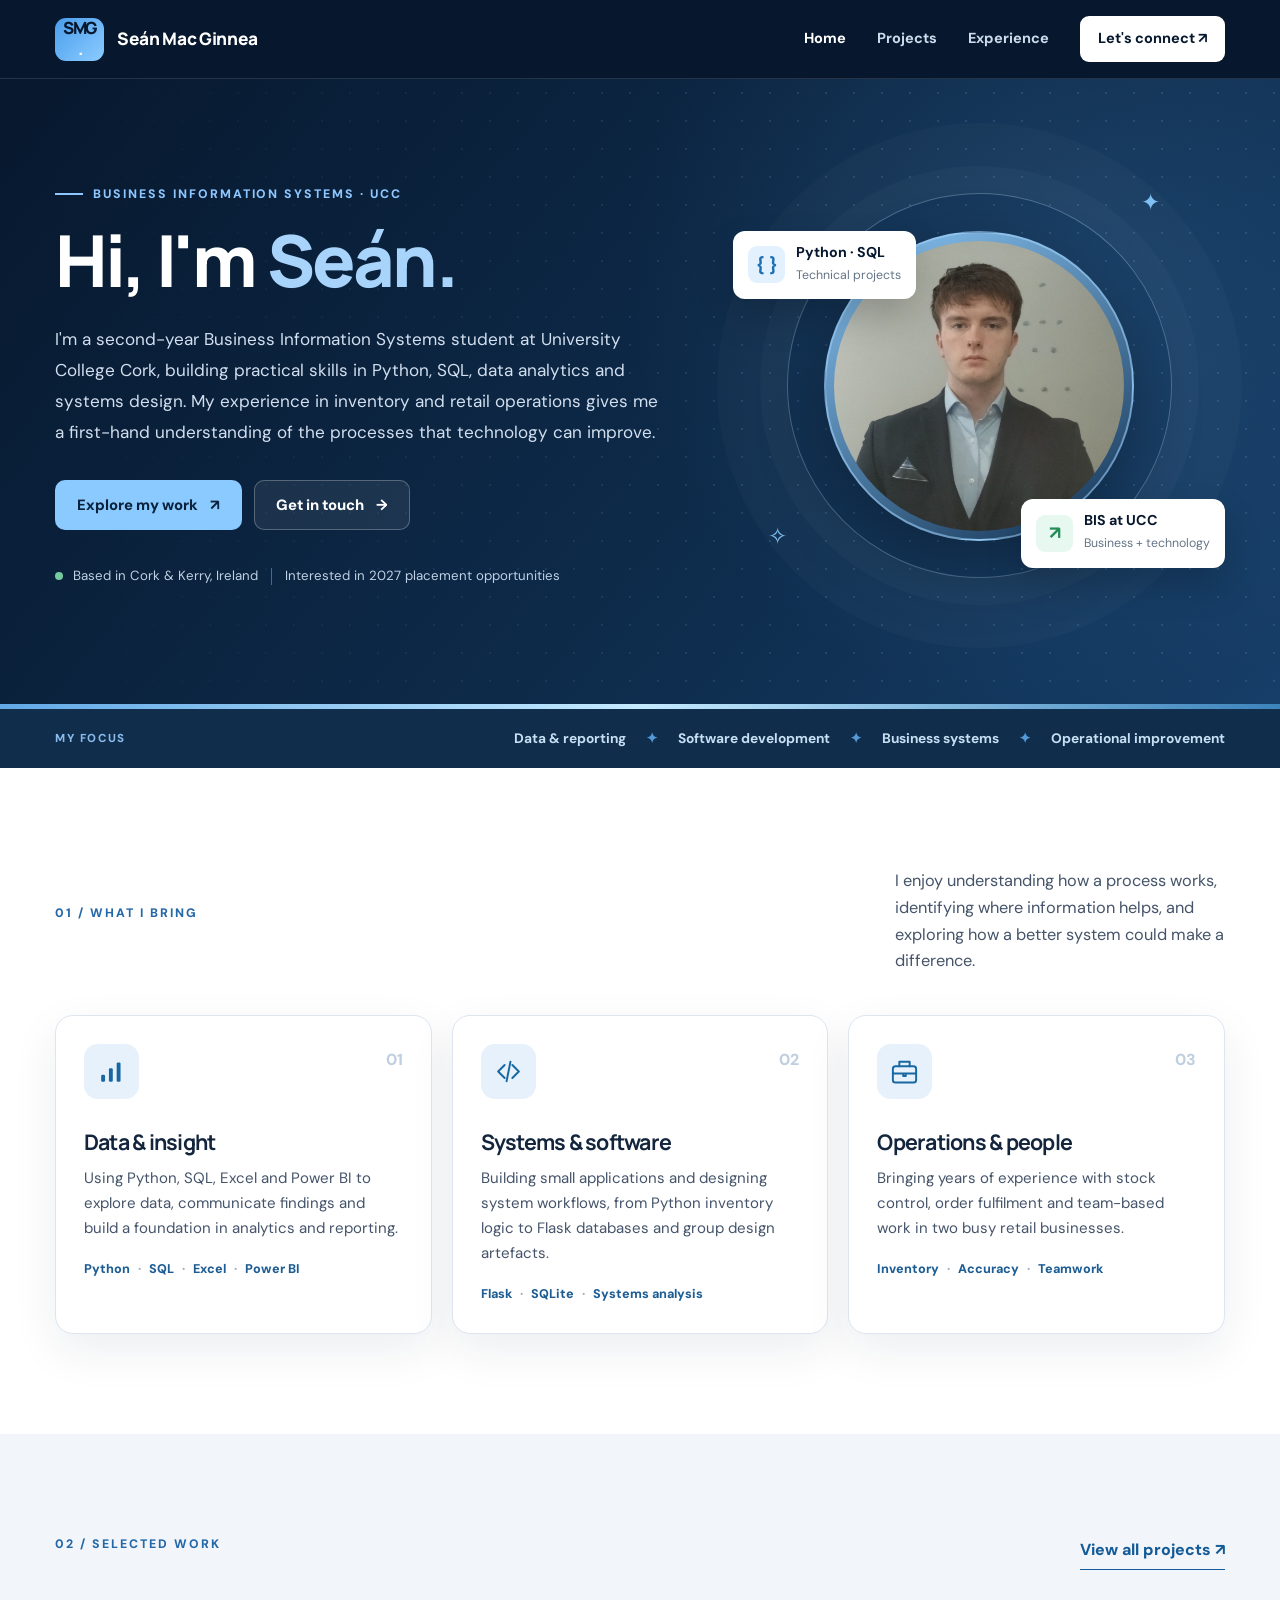
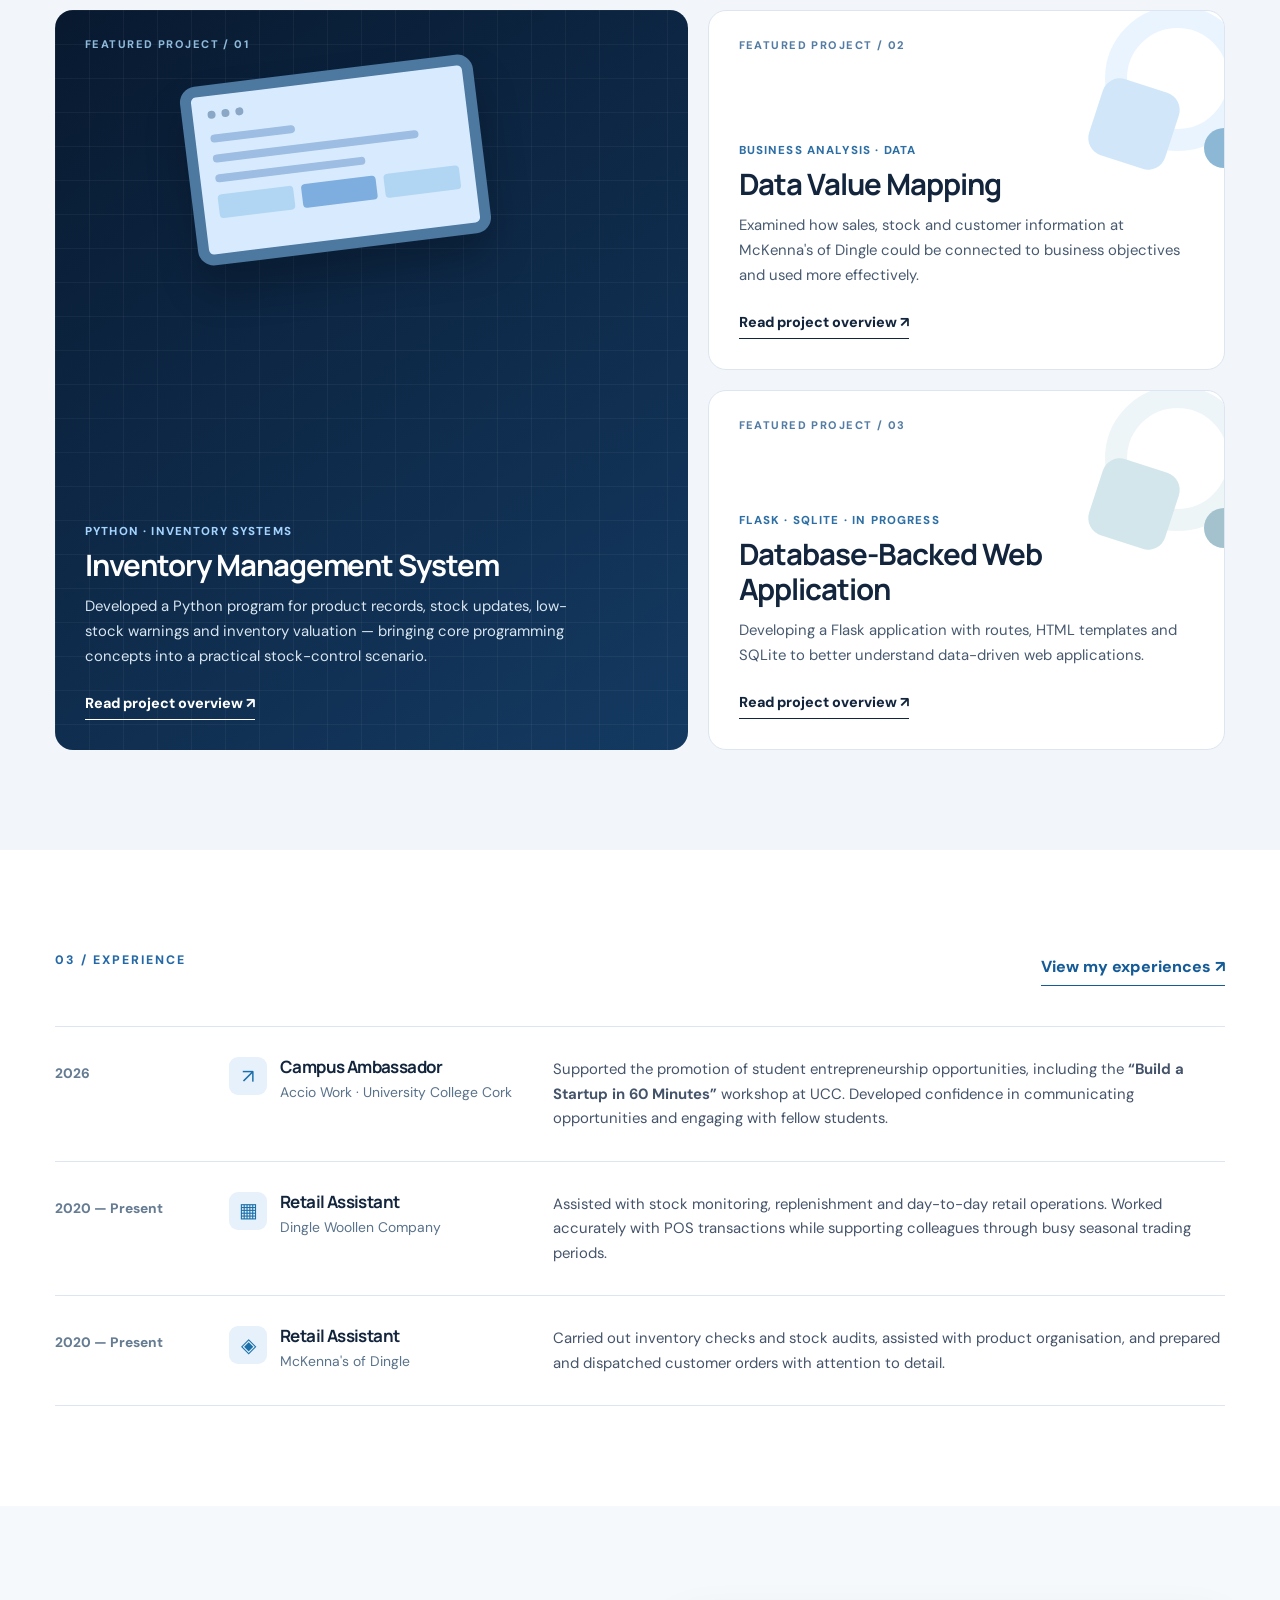
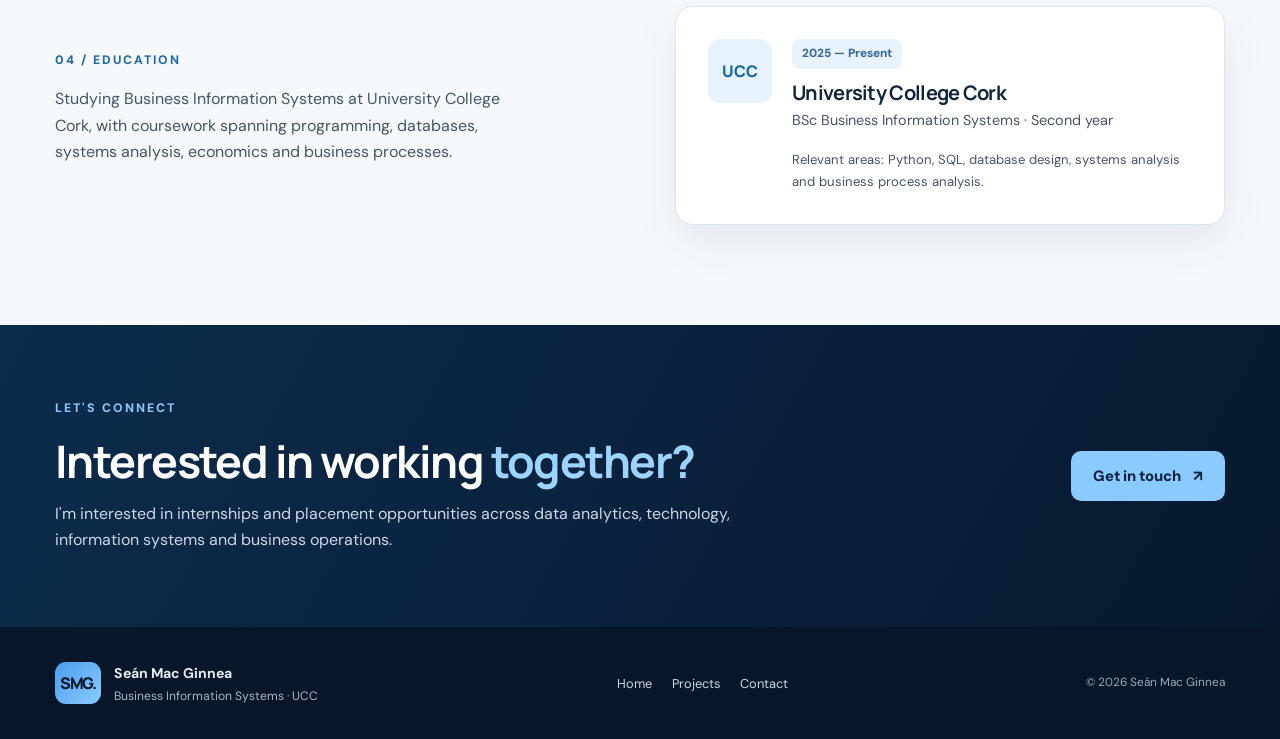
==== commit 25b76230: "Update index.html" ====
--- a/index.html
+++ b/index.html
@@ -85,6 +85,6 @@
     <section class="section education-section"><div class="wrap education-grid"><div><p class="overline">04 / EDUCATION</p><p>Studying Business Information Systems at University College Cork, with coursework spanning programming, databases, systems analysis, economics and business processes.</p></div><div class="education-card"><div class="education-symbol" aria-hidden="true">UCC</div><div><span class="date-pill">2025 — Present</span><h3>University College Cork</h3><p>BSc Business Information Systems · Second year</p><p class="education-small">Relevant areas: Python, SQL, database design, systems analysis and business process analysis.</p></div></div></div></section>
     <section class="closing-cta"><div class="wrap cta-inner"><div><p class="overline on-dark">LET'S CONNECT</p><h2>Interested in working <em>together?</em></h2><p>I'm interested in internships and placement opportunities across data analytics, technology, information systems and business operations.</p></div><a href="contact.html" class="button button-primary">Get in touch <span aria-hidden="true">↗</span></a></div></section>
   </main>
-  <footer class="site-footer"><div class="wrap footer-layout"><div class="footer-identity"><span class="footer-monogram">SMG.</span><div><strong>Seán Mac Ginnea</strong><p>Business Information Systems · UCC</p></div></div><nav class="footer-nav" aria-label="Footer navigation"><a href="index.html">Home</a><a href="projects.html">Projects</a><a href="contact.html">Contact</a><a href="https://github.com/SMG2006-HTML" target="_blank" rel="noopener noreferrer">GitHub ↗</a></nav><span class="copyright">© <span data-year>2026</span> Seán Mac Ginnea</span></div></footer>
+  <footer class="site-footer"><div class="wrap footer-layout"><div class="footer-identity"><span class="footer-monogram">SMG.</span><div><strong>Seán Mac Ginnea</strong><p>Business Information Systems · UCC</p></div></div><nav class="footer-nav" aria-label="Footer navigation"><a href="index.html">Home</a><a href="projects.html">Projects</a><a href="contact.html">Contact</a></nav><span class="copyright">© <span data-year>2026</span> Seán Mac Ginnea</span></div></footer>
 </body>
 </html>
